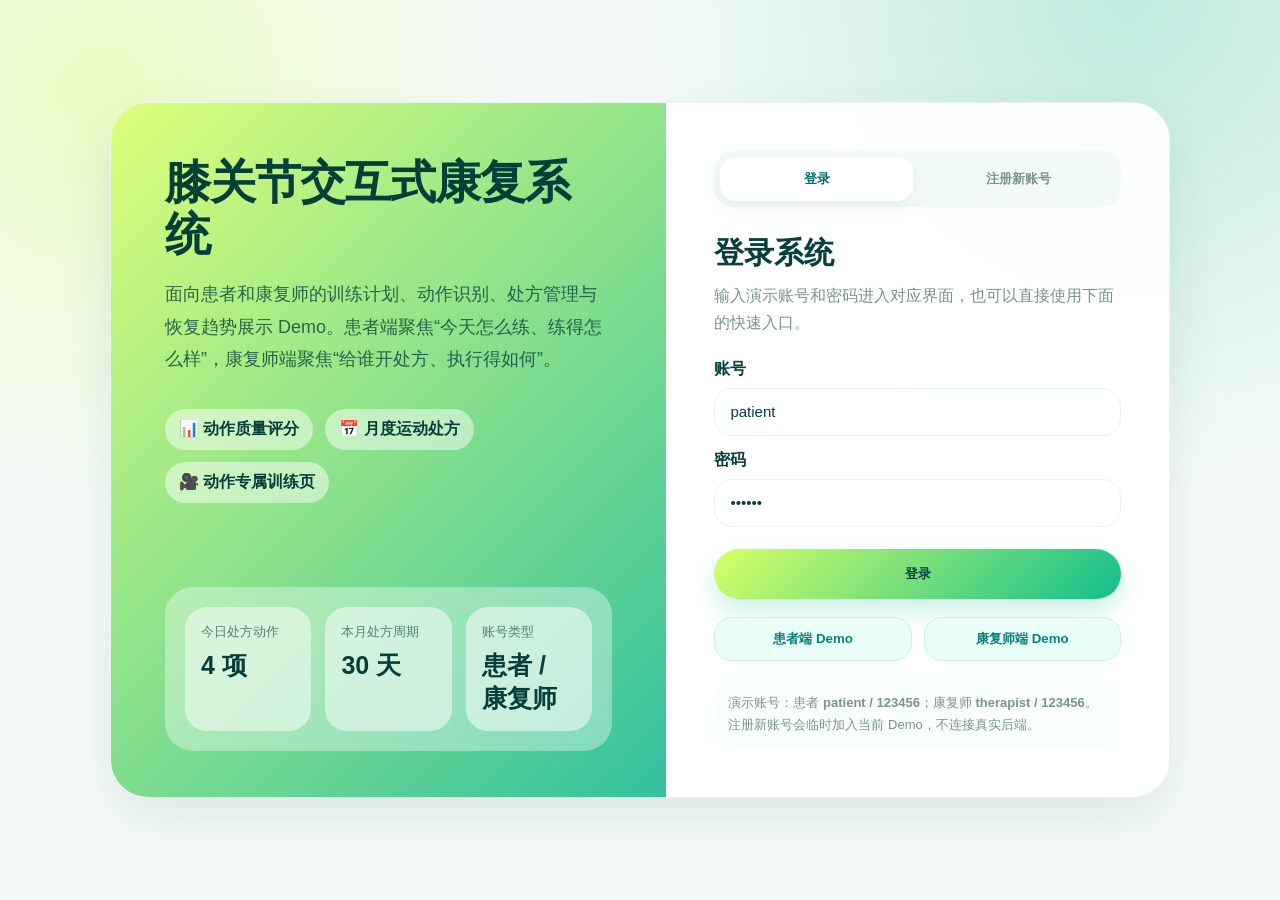
==== knee_rehab_full_demo_v1.html @ 4447eb09 "new file:   knee_rehab_full_demo_v1.html" ====
<!DOCTYPE html>
<html lang="zh-CN">
<head>
  <meta charset="UTF-8" />
  <meta name="viewport" content="width=device-width, initial-scale=1.0" />
  <title>膝关节交互式康复系统 Demo</title>
  <style>
    * { box-sizing: border-box; }
    :root {
      --bg: #f5fbf8;
      --ink: #073f3c;
      --muted: #7a9490;
      --line: #e8f2ef;
      --lime: #d9ff67;
      --green: #22c08a;
      --teal: #006e71;
      --pale: #eaffcc;
      --card: #ffffff;
      --shadow: 0 22px 55px rgba(0, 70, 65, 0.10);
      --radius: 26px;
      --danger: #cc5e5b;
      --warn: #e0aa4f;
      --blue: #3987e8;
    }
    body {
      margin: 0;
      font-family: "Microsoft YaHei", "微软雅黑", Arial, sans-serif;
      color: var(--ink);
      background: radial-gradient(circle at 80% 0%, #e0fff3 0, transparent 34%), var(--bg);
    }
    button, input, select, textarea { font-family: inherit; }
    button { user-select: none; }

    .login-screen {
      min-height: 100vh;
      display: grid;
      place-items: center;
      padding: 34px;
      background: radial-gradient(circle at 8% 10%, rgba(217,255,103,0.36), transparent 28%), radial-gradient(circle at 88% 0%, rgba(16,183,143,0.24), transparent 34%), var(--bg);
    }
    .login-card {
      width: min(1060px, 100%);
      display: grid;
      grid-template-columns: 1.05fr 0.95fr;
      background: rgba(255,255,255,0.94);
      border-radius: 38px;
      box-shadow: var(--shadow);
      overflow: hidden;
      border: 1px solid rgba(232,242,239,0.8);
    }
    .login-hero {
      padding: 54px;
      background: linear-gradient(135deg, rgba(217,255,103,0.88), rgba(16,183,143,0.86));
      position: relative;
      min-height: 590px;
      color: #063e3a;
    }
    .login-hero h1 { font-size: 46px; line-height: 1.12; margin: 0 0 18px; letter-spacing: -1px; }
    .login-hero p { font-size: 18px; line-height: 1.8; margin: 0; max-width: 520px; color: rgba(6,62,58,0.78); }
    .hero-badges { display: flex; flex-wrap: wrap; gap: 12px; margin-top: 34px; }
    .hero-badge { padding: 10px 14px; border-radius: 999px; background: rgba(255,255,255,0.48); font-weight: 800; }
    .hero-panel {
      position: absolute; left: 54px; right: 54px; bottom: 46px;
      border-radius: 28px;
      background: rgba(255,255,255,0.36);
      backdrop-filter: blur(8px);
      padding: 20px;
      display: grid;
      grid-template-columns: repeat(3, minmax(0, 1fr));
      gap: 14px;
    }
    .hero-stat { background: rgba(255,255,255,0.5); border-radius: 22px; padding: 16px; }
    .hero-stat span { display: block; color: rgba(6,62,58,0.62); font-size: 13px; margin-bottom: 8px; }
    .hero-stat strong { font-size: 25px; }
    .login-form-wrap { padding: 48px; }
    .login-tabs { display: grid; grid-template-columns: 1fr 1fr; gap: 10px; background: #f2fbf8; border-radius: 20px; padding: 6px; margin-bottom: 26px; }
    .login-tab { border: none; border-radius: 16px; height: 44px; background: transparent; color: var(--muted); font-weight: 900; cursor: pointer; }
    .login-tab.active { background: #fff; color: var(--teal); box-shadow: 0 8px 20px rgba(0,70,65,0.06); }
    .form-title { font-size: 30px; font-weight: 900; margin-bottom: 8px; }
    .form-sub { color: var(--muted); line-height: 1.7; margin-bottom: 22px; }
    .field { margin-bottom: 14px; }
    .field label { display: block; font-weight: 800; margin-bottom: 8px; }
    .field input, .field select {
      width: 100%; height: 48px; border-radius: 18px; border: 1px solid var(--line); outline: none;
      padding: 0 15px; color: var(--ink); background: #fff; font-size: 15px;
    }
    .login-btn { width: 100%; height: 50px; border: none; border-radius: 999px; background: linear-gradient(135deg, #d8ff67, #13be8f); color: #073f3c; font-weight: 900; cursor: pointer; box-shadow: 0 12px 26px rgba(19,190,143,0.22); margin-top: 8px; }
    .link-btn { border: none; background: transparent; color: #0b817c; font-weight: 900; cursor: pointer; padding: 0; }
    .demo-actions { display: grid; grid-template-columns: 1fr 1fr; gap: 12px; margin: 18px 0; }
    .demo-actions button { border: 1px solid #caf3e6; border-radius: 18px; background: #e9fff7; color: #0b817c; padding: 12px 10px; font-weight: 900; cursor: pointer; }
    .hint-box { border-radius: 18px; padding: 13px 14px; background: #f8fffc; color: var(--muted); font-size: 13px; line-height: 1.7; }

    .app { width: min(1480px, 100vw); min-height: 930px; margin: 0 auto; display: none; grid-template-columns: 94px 1fr; gap: 0; padding: 34px 38px 38px 26px; }
    .sidebar { background: rgba(255,255,255,0.82); border-radius: 34px; box-shadow: var(--shadow); display: flex; flex-direction: column; align-items: center; padding: 24px 0; gap: 22px; min-height: 850px; position: sticky; top: 28px; }
    .logo { width: 48px; height: 48px; border-radius: 18px; background: linear-gradient(135deg, #e5ff88, #10b78f); display: grid; place-items: center; font-size: 25px; box-shadow: 0 12px 28px rgba(16,183,143,0.26); margin-bottom: 20px; user-select: none; }
    .nav-item { width: 42px; height: 42px; border: none; border-radius: 16px; display: grid; place-items: center; color: #9ab1ad; background: transparent; font-size: 21px; position: relative; cursor: pointer; transition: 0.18s ease; }
    .nav-item:hover { background: #f2fffb; color: #0b817c; }
    .nav-item.active { background: #e9fff7; color: #0b817c; }
    .nav-item.active::after { content: ""; position: absolute; right: -12px; top: 11px; height: 20px; width: 4px; border-radius: 10px; background: #14b995; }
    .nav-spacer { flex: 1; }
    .content { padding-left: 44px; min-width: 0; }
    .view { display: none; }
    .view.active { display: block; }

    .header { display: grid; grid-template-columns: 1fr 390px; align-items: start; margin: 34px 0 26px; gap: 24px; }
    h1 { margin: 0; font-size: 44px; letter-spacing: -1px; line-height: 1.12; }
    .subtitle { margin-top: 12px; color: var(--muted); font-size: 17px; }
    .search { background: #fff; height: 54px; border-radius: 22px; display: flex; align-items: center; padding: 0 22px; color: #9ab1ad; box-shadow: 0 14px 32px rgba(0, 60, 55, 0.06); margin-top: 4px; gap: 10px; position: relative; }
    .search input { border: none; outline: none; width: 100%; color: var(--ink); font-size: 15px; background: transparent; }
    .search-results { position: absolute; top: 64px; left: 0; right: 0; background: #fff; border: 1px solid var(--line); border-radius: 22px; box-shadow: var(--shadow); padding: 10px; z-index: 20; display: none; max-height: 360px; overflow: auto; }
    .search-results.active { display: block; }
    .search-row { width: 100%; border: none; background: #fff; padding: 12px; border-radius: 16px; display: grid; grid-template-columns: 42px 1fr; gap: 12px; text-align: left; cursor: pointer; align-items: center; }
    .search-row:hover { background: #f7fffb; }
    .search-row-title { font-weight: 900; margin-bottom: 4px; }
    .search-row-sub { color: var(--muted); font-size: 12px; }

    .grid { display: grid; grid-template-columns: minmax(720px, 1fr) 380px; gap: 34px; align-items: start; }
    .history { display: flex; flex-direction: column; gap: 18px; }
    .day-card { min-height: 120px; border: none; border-radius: var(--radius); padding: 18px 28px 18px 18px; display: grid; grid-template-columns: 82px repeat(4, minmax(116px, 1fr)); column-gap: 28px; align-items: center; color: #073f3c; box-shadow: var(--shadow); overflow: hidden; position: relative; cursor: pointer; text-align: left; transition: transform 0.18s ease, box-shadow 0.18s ease; }
    .day-card:hover { transform: translateY(-2px); box-shadow: 0 26px 60px rgba(0, 70, 65, 0.14); }
    .day-card::after { content: ""; position: absolute; inset: 0; background: linear-gradient(90deg, rgba(255,255,255,0.40), transparent 48%); pointer-events: none; }
    .date-chip { width: 66px; height: 78px; border-radius: 18px 26px 26px 18px; background: rgba(255,255,255,0.88); color: #073f3c; display: grid; place-items: center; font-weight: 700; box-shadow: 0 12px 24px rgba(0,0,0,0.06); z-index: 1; }
    .date-chip span { display:block; color:#8aa49f; font-weight: 600; font-size: 13px; text-align:center; }
    .date-chip strong { display:block; font-size: 28px; line-height: 1.05; text-align:center; }
    .metric { z-index: 1; min-width: 0; }
    .metric .label { font-size: 15px; opacity: 0.86; margin-bottom: 8px; white-space: nowrap; }
    .metric .value { font-size: 28px; font-weight: 900; white-space: nowrap; }
    .metric-tip { font-size: 13px; opacity: 0.74; margin-top: 6px; white-space: nowrap; }

    .panel, .soft-card { background: rgba(255,255,255,0.9); border-radius: 30px; box-shadow: var(--shadow); padding: 26px; border: 1px solid rgba(232,242,239,0.72); }
    .panel h2, .soft-card h2 { margin: 0 0 22px; font-size: 27px; }
    .chart-wrap { height: 230px; position: relative; }
    .legend { display: flex; gap: 16px; flex-wrap: wrap; margin-top: 14px; color: var(--muted); font-size: 13px; }
    .legend i { display: inline-block; width: 18px; height: 4px; border-radius: 99px; vertical-align: middle; margin-right: 5px; }
    .main-l { background: #004f57; } .num-l { background: #17c291; } .quality-l { background: #d8ff67; }
    .bottom { margin-top: 30px; display: grid; grid-template-columns: 1fr; }
    .plan-card { background: rgba(255,255,255,0.94); border-radius: 32px; box-shadow: var(--shadow); padding: 26px 30px 30px; border: 1px solid rgba(232,242,239,0.72); }
    .plan-head { display: grid; grid-template-columns: 1fr 300px; align-items: center; margin-bottom: 18px; }
    .plan-head h2 { margin: 0; font-size: 30px; }
    .progress-total { display: flex; gap: 12px; align-items: center; justify-content: flex-end; color: var(--muted); font-size: 15px; }
    .bar-bg { width: 150px; height: 9px; border-radius: 99px; background: #e8f2ef; overflow: hidden; }
    .bar-fill { height: 100%; border-radius: 99px; background: linear-gradient(90deg, #d8ff67, #10b98d); width: 56%; }
    .plan-grid, .action-grid { display: grid; grid-template-columns: repeat(2, minmax(0, 1fr)); gap: 16px; }
    .exercise { border: 1px solid var(--line); border-radius: 24px; padding: 17px 18px; display: grid; grid-template-columns: 52px 1fr 112px; gap: 14px; align-items: center; background: linear-gradient(180deg, #ffffff, #f8fffc); min-height: 86px; }
    .exercise.quick-start { grid-column: 1 / -1; background: linear-gradient(135deg, rgba(217,255,103,0.26), rgba(16,183,143,0.13)); }
    .exercise .icon, .record-icon, .search-icon { width: 52px; height: 52px; border-radius: 18px; background: #e9fff7; display:grid; place-items:center; font-size: 23px; overflow: hidden; }
    .record-icon, .search-icon { width: 42px; height: 42px; border-radius: 15px; }
    svg.rehab-icon { width: 39px; height: 39px; display: block; overflow: visible; }
    .rehab-icon .leg { fill: none; stroke: #006e71; stroke-width: 6.2; stroke-linecap: round; stroke-linejoin: round; }
    .rehab-icon .bed { fill: none; stroke: #b8d7d0; stroke-width: 4.2; stroke-linecap: round; }
    .rehab-icon .accent, .rehab-icon .press { fill: none; stroke: #20bd8f; stroke-width: 4.2; stroke-linecap: round; stroke-linejoin: round; }
    .rehab-icon .press { stroke: #d8ff67; }
    .rehab-icon .accent.thin { stroke-width: 3.2; }
    .rehab-icon .dot { fill: #20bd8f; }
    .ex-title { font-size: 18px; font-weight: 900; margin-bottom: 6px; }
    .ex-sub { color: var(--muted); font-size: 13px; line-height: 1.45; }
    .btn { border: none; cursor: pointer; background: linear-gradient(135deg, #d8ff67, #13be8f); color: #073f3c; min-height: 42px; border-radius: 999px; font-weight: 900; box-shadow: 0 11px 22px rgba(19,190,143,0.22); padding: 0 16px; }
    .btn.secondary { background: #e9fff7; color: #0b817c; box-shadow: none; border: 1px solid #caf3e6; }
    .btn.dark { background: #093f3c; color: #fff; }
    .btn.warn { background: #fff2e4; color: #b45e00; box-shadow: none; border: 1px solid #ffe0bd; }
    .btn.danger { background: #fff0ef; color: #b84b49; box-shadow: none; border: 1px solid #ffd1cf; }

    .page-head { margin: 34px 0 24px; display: flex; justify-content: space-between; align-items: flex-start; gap: 24px; }
    .page-head h1 { font-size: 42px; }
    .page-actions { display: flex; gap: 12px; align-items: center; flex-wrap: wrap; justify-content: flex-end; }
    .back-btn, .month-btn { border: none; border-radius: 999px; background: #fff; color: #0b817c; box-shadow: 0 12px 28px rgba(0, 70, 65, 0.08); cursor: pointer; font-weight: 900; }
    .back-btn { padding: 12px 18px; }
    .month-btn { width: 42px; height: 42px; font-size: 22px; }
    .calendar-card, .detail-card, .account-card { background: rgba(255,255,255,0.94); border-radius: 32px; box-shadow: var(--shadow); padding: 30px; border: 1px solid rgba(232,242,239,0.72); }
    .month-control { display: flex; align-items: center; justify-content: center; gap: 22px; margin: 2px 0 28px; }
    .month-title { font-size: 30px; font-weight: 900; min-width: 250px; text-align: center; }
    .calendar-grid { display: grid; grid-template-columns: repeat(7, minmax(0, 1fr)); gap: 12px; }
    .weekday { color: var(--muted); font-size: 15px; font-weight: 900; text-align: center; padding: 8px 0 12px; }
    .calendar-day { min-height: 104px; border: 1px solid #e8f2ef; border-radius: 22px; background: #fff; color: var(--ink); display: flex; flex-direction: column; align-items: flex-start; justify-content: space-between; padding: 14px 16px; text-align: left; position: relative; transition: 0.18s ease; }
    .calendar-day.outside { opacity: 0.30; }
    .calendar-day.has-plan, .calendar-day.has-record { cursor: pointer; }
    .calendar-day.has-plan { border: 1px dashed rgba(20,185,149,0.45); background: linear-gradient(135deg, #ffffff, #f2fffb); }
    .calendar-day.has-record { border: none; box-shadow: 0 12px 28px rgba(19,190,143,0.12); }
    .calendar-day.has-plan:hover, .calendar-day.has-record:hover { transform: translateY(-2px); }
    .calendar-day .date-num { font-size: 26px; font-weight: 900; }
    .day-tags { display: flex; gap: 6px; flex-wrap: wrap; }
    .record-tag, .plan-tag, .extra-tag { font-size: 12px; padding: 5px 9px; border-radius: 999px; font-weight: 900; }
    .record-tag { background: rgba(20,185,149,0.12); color: #0b817c; }
    .plan-tag { background: rgba(0,110,113,0.08); color: #006e71; }
    .extra-tag { background: rgba(57,135,232,0.10); color: #3576ce; }
    .score-mini { font-size: 12px; color: var(--muted); }

    .summary-grid { display: grid; grid-template-columns: repeat(4, minmax(0, 1fr)); gap: 16px; margin-bottom: 24px; }
    .summary-box { background: linear-gradient(180deg, #ffffff, #f8fffc); border: 1px solid var(--line); border-radius: 24px; padding: 20px; }
    .summary-box .label { color: var(--muted); font-size: 14px; margin-bottom: 10px; }
    .summary-box .value { font-size: 28px; font-weight: 900; }
    .detail-layout { display: grid; grid-template-columns: repeat(2, minmax(0, 1fr)); gap: 20px; align-items: stretch; }
    .prescription-box, .record-list, .analysis-box { height: 100%; }
    .record-list, .analysis-box, .prescription-box { background: #fff; border: 1px solid var(--line); border-radius: 28px; padding: 22px; }
    .record-list h2, .analysis-box h2, .prescription-box h2 { margin: 0 0 18px; font-size: 24px; }
    .record-row { display: grid; grid-template-columns: 44px 1fr minmax(150px, 190px); align-items: center; gap: 14px; padding: 14px 0; border-bottom: 1px solid var(--line); }
    .record-row:last-child { border-bottom: none; }
    .record-name { font-weight: 900; font-size: 17px; margin-bottom: 4px; }
    .record-desc { color: var(--muted); font-size: 13px; line-height: 1.45; }
    .record-result { text-align: right; font-weight: 900; font-size: 17px; }
    .analysis-item { border-radius: 20px; background: #f8fffc; padding: 16px; margin-bottom: 14px; border: 1px solid var(--line); }
    .analysis-item strong { display: block; font-size: 17px; margin-bottom: 8px; }
    .analysis-item p { margin: 0; color: var(--muted); line-height: 1.62; font-size: 14px; }
    .pill-row { display: flex; flex-wrap: wrap; gap: 8px; margin: 12px 0 0; }
    .pill { display: inline-flex; align-items: center; gap: 6px; padding: 7px 10px; border-radius: 999px; background: #e9fff7; color: #0b817c; font-size: 12px; font-weight: 900; }

    .action-detail-grid { display: grid; grid-template-columns: minmax(0, 0.95fr) minmax(0, 1.05fr); gap: 22px; align-items: start; }
    .action-intro { background: rgba(255,255,255,0.94); border-radius: 32px; box-shadow: var(--shadow); padding: 28px; border: 1px solid rgba(232,242,239,0.72); }
    .action-title-row { display: grid; grid-template-columns: 64px 1fr; gap: 16px; align-items: center; margin-bottom: 20px; }
    .action-title-row .icon { width: 64px; height: 64px; border-radius: 22px; background: #e9fff7; display: grid; place-items: center; }
    .action-title-row h2 { margin: 0 0 6px; font-size: 30px; }
    .action-subtitle { color: var(--muted); font-size: 14px; }
    .intro-paragraph { color: #375e5a; line-height: 1.85; font-size: 16px; margin: 0 0 20px; }
    .standard-list { display: grid; gap: 10px; }
    .standard-item { border-radius: 18px; background: #f8fffc; border: 1px solid var(--line); padding: 13px 14px; color: var(--muted); line-height: 1.55; }
    .standard-item strong { color: var(--ink); }
    .media-grid { display: grid; grid-template-columns: 1fr; grid-template-rows: repeat(2, minmax(0, 1fr)); gap: 18px; height: 100%; min-height: 690px; }
    .media-box { min-height: 330px; border-radius: 30px; background: linear-gradient(135deg, #052f33, #0a6f6b); overflow: hidden; color: #fff; position: relative; box-shadow: var(--shadow); display: grid; place-items: center; padding: 24px; }
    .media-box.camera { background: linear-gradient(135deg, #092f36, #135d6f); }
    .media-box .media-label { position: absolute; left: 20px; top: 18px; background: rgba(255,255,255,0.14); border: 1px solid rgba(255,255,255,0.20); border-radius: 999px; padding: 8px 12px; font-size: 13px; font-weight: 900; }
    .media-placeholder { text-align: center; max-width: 420px; }
    .media-placeholder .big { font-size: 54px; display: block; margin-bottom: 12px; }
    .media-placeholder strong { display: block; font-size: 22px; margin-bottom: 8px; }
    .media-placeholder p { margin: 0; color: rgba(255,255,255,0.72); line-height: 1.6; }
    .fullscreen-btn { position: absolute; right: 18px; bottom: 18px; border: none; border-radius: 999px; background: rgba(255,255,255,0.92); color: #063e3a; padding: 10px 14px; font-weight: 900; cursor: pointer; opacity: 0; transform: translateY(6px); transition: 0.18s ease; }
    .media-box:hover .fullscreen-btn { opacity: 1; transform: translateY(0); }
    .media-box:fullscreen { border-radius: 0; width: 100vw; height: 100vh; }
    .media-box:fullscreen .fullscreen-btn { opacity: 1; transform: translateY(0); }

    .account-layout { display: grid; grid-template-columns: 220px 1fr; gap: 26px; align-items: center; }
    .avatar { width: 160px; height: 160px; border-radius: 44px; display: grid; place-items: center; background: linear-gradient(135deg, #dfff69, #10b78f); font-size: 72px; box-shadow: 0 20px 50px rgba(16,183,143,0.22); margin: 0 auto; }
    .account-info h2 { margin: 0 0 10px; font-size: 32px; }
    .status-pill { display: inline-flex; align-items: center; gap: 8px; padding: 9px 13px; background: #e9fff7; color: #0b817c; border-radius: 999px; font-weight: 900; margin: 12px 0 22px; }
    .status-pill.logged-out { color: var(--danger); background: #fff1f2; }
    .dot { width: 9px; height: 9px; border-radius: 50%; background: #14b995; }
    .logged-out .dot { background: var(--danger); }

    .patient-grid { display: grid; grid-template-columns: repeat(3, minmax(0, 1fr)); gap: 16px; }
    .patient-card { border: 1px solid var(--line); background: #fff; border-radius: 28px; padding: 20px; cursor: pointer; transition: 0.18s ease; text-align: left; }
    .patient-card:hover, .patient-card.active { transform: translateY(-2px); box-shadow: 0 20px 46px rgba(0,70,65,0.08); border-color: #bfeee2; }
    .patient-avatar { width: 56px; height: 56px; border-radius: 20px; display: grid; place-items: center; background: #e9fff7; font-size: 28px; margin-bottom: 14px; }
    .patient-card h3 { margin: 0 0 8px; font-size: 22px; }
    .patient-card p { margin: 0; color: var(--muted); line-height: 1.55; font-size: 14px; }
    .table-wrap { overflow-x: auto; }
    table { width: 100%; border-collapse: separate; border-spacing: 0 10px; }
    th { text-align: left; color: var(--muted); font-size: 13px; padding: 0 14px 4px; }
    td { background: #fff; padding: 14px; border-top: 1px solid var(--line); border-bottom: 1px solid var(--line); vertical-align: top; }
    td:first-child { border-left: 1px solid var(--line); border-radius: 18px 0 0 18px; }
    td:last-child { border-right: 1px solid var(--line); border-radius: 0 18px 18px 0; }
    .action-chips { display: flex; flex-wrap: wrap; gap: 7px; }
    .action-chip { display: inline-flex; padding: 6px 9px; border-radius: 999px; background: #e9fff7; color: #0b817c; font-size: 12px; font-weight: 900; }
    .template-row { display: flex; flex-wrap: wrap; gap: 12px; margin-bottom: 18px; }
    .assign-toolbar { display: grid; grid-template-columns: minmax(220px, 1.1fr) 180px 170px auto; gap: 14px; align-items: end; margin-bottom: 24px; }
    .assign-field label { display:block; font-weight:900; color: var(--muted); font-size:13px; margin-bottom:8px; }
    .assign-field input, .assign-field select { width:100%; height:46px; border-radius:18px; border:1px solid var(--line); background:#fff; color:var(--ink); padding:0 14px; outline:none; font-weight:800; }
    .assign-table th:first-child, .assign-table td:first-child { width: 150px; min-width: 150px; white-space: nowrap; }
    .assign-date strong { white-space: nowrap; display:block; font-size:17px; }
    .assign-date .ex-sub { white-space: nowrap; }
    .assign-table td:nth-child(2), .assign-table th:nth-child(2) { width: 190px; min-width: 190px; }
    .toast { position: fixed; right: 28px; bottom: 28px; background: #093f3c; color: #fff; border-radius: 18px; padding: 14px 18px; box-shadow: var(--shadow); z-index: 1000; opacity: 0; transform: translateY(10px); pointer-events: none; transition: 0.22s ease; }
    .toast.show { opacity: 1; transform: translateY(0); }

    @media (max-width: 1180px) {
      .app { grid-template-columns: 70px 1fr; padding: 20px; }
      .content { padding-left: 24px; }
      .grid { grid-template-columns: 1fr; }
      .day-card { grid-template-columns: 82px repeat(4, minmax(90px, 1fr)); column-gap: 16px; }
      .plan-grid, .action-grid, .action-detail-grid, .detail-layout { grid-template-columns: 1fr; }
      .media-grid { min-height: 560px; }
      .exercise.quick-start { grid-column: auto; }
      .header { grid-template-columns: 1fr; gap: 18px; }
      .summary-grid { grid-template-columns: repeat(2, minmax(0, 1fr)); }
      .account-layout { grid-template-columns: 1fr; }
      .calendar-day { min-height: 86px; padding: 10px; }
      .patient-grid { grid-template-columns: 1fr; }
      .login-card { grid-template-columns: 1fr; }
      .login-hero { min-height: auto; }
      .hero-panel { position: static; margin-top: 34px; }
    }
  </style>
</head>
<body>
  <section id="loginScreen" class="login-screen">
    <div class="login-card">
      <div class="login-hero">
        <h1>膝关节交互式康复系统</h1>
        <p>面向患者和康复师的训练计划、动作识别、处方管理与恢复趋势展示 Demo。患者端聚焦“今天怎么练、练得怎么样”，康复师端聚焦“给谁开处方、执行得如何”。</p>
        <div class="hero-badges">
          <span class="hero-badge">📊 动作质量评分</span>
          <span class="hero-badge">📅 月度运动处方</span>
          <span class="hero-badge">🎥 动作专属训练页</span>
        </div>
        <div class="hero-panel">
          <div class="hero-stat"><span>今日处方动作</span><strong>4 项</strong></div>
          <div class="hero-stat"><span>本月处方周期</span><strong>30 天</strong></div>
          <div class="hero-stat"><span>账号类型</span><strong>患者 / 康复师</strong></div>
        </div>
      </div>
      <div class="login-form-wrap">
        <div class="login-tabs">
          <button id="loginModeBtn" class="login-tab active" onclick="switchAuthMode('login')">登录</button>
          <button id="registerModeBtn" class="login-tab" onclick="switchAuthMode('register')">注册新账号</button>
        </div>
        <div class="form-title" id="authTitle">登录系统</div>
        <div class="form-sub" id="authSub">输入演示账号和密码进入对应界面，也可以直接使用下面的快速入口。</div>
        <div class="field"><label>账号</label><input id="usernameInput" value="patient" placeholder="请输入账号" /></div>
        <div class="field"><label>密码</label><input id="passwordInput" type="password" value="123456" placeholder="请输入密码" /></div>
        <div class="field" id="roleField" style="display:none;"><label>注册账号类型</label><select id="registerRole"><option value="patient">患者账号</option><option value="therapist">康复师账号</option></select></div>
        <button class="login-btn" id="authSubmitBtn" onclick="submitAuth()">登录</button>
        <div class="demo-actions">
          <button onclick="quickLogin('patient')">患者端 Demo</button>
          <button onclick="quickLogin('therapist')">康复师端 Demo</button>
        </div>
        <div class="hint-box">演示账号：患者 <b>patient / 123456</b>；康复师 <b>therapist / 123456</b>。注册新账号会临时加入当前 Demo，不连接真实后端。</div>
      </div>
    </div>
  </section>

  <div id="app" class="app">
    <aside class="sidebar" id="sidebar"></aside>
    <main class="content" id="content"></main>
  </div>
  <div id="toast" class="toast"></div>

  <script>
    const TODAY = '2026-06-11';
    let authMode = 'login';
    let session = null;
    let selectedPatientId = 'p001';
    let currentYear = 2026;
    let currentMonth = 6;
    let assignState = { startDate: '2026-06-11', pageSize: 7, template: 'straight_raise' };
    let lastPatientView = 'dashboard';
    let lastTherapistView = 'patients';

    function iconSvg(id) {
      const common = 'class="rehab-icon" viewBox="0 0 64 64" aria-hidden="true"';
      const icons = {
        ankle_pump: `<svg ${common}><path class="bed" d="M8 49H30"/><path class="leg" d="M12 44 C22 44 28 40 34 34 C39 29 44 29 49 32"/><path class="leg" d="M49 32 L56 32 L58 25"/><circle class="dot" cx="49" cy="32" r="2.6"/><path class="accent thin" d="M45 18 A15 15 0 0 1 59 29"/><path class="accent thin" d="M55 22 L60 30 L51 30"/><path class="press" d="M57 39 A15 15 0 0 1 43 53"/><path class="press" d="M50 54 L42 53 L45 45"/></svg>`,
        quadriceps_isometric: `<svg ${common}><path class="bed" d="M9 48H55"/><path class="leg" d="M12 41 C23 41 31 37 38 31 C45 25 53 24 58 27"/><path class="accent" d="M35 29 C41 21 51 20 58 24"/><path class="press" d="M38 38 C44 34 51 34 57 38"/><circle class="dot" cx="45" cy="28" r="2.6"/></svg>`,
        hamstring_isometric: `<svg ${common}><path class="bed" d="M8 49H56"/><path class="leg" d="M12 40 C23 40 32 36 39 30 C46 24 53 24 58 27"/><path class="accent" d="M38 34 C45 39 52 39 58 35"/><path class="press" d="M43 13 L43 29"/><path class="press" d="M36 24 L43 31 L50 24"/><circle class="dot" cx="39" cy="30" r="2.4"/></svg>`,
        supine_straight_leg_raise: `<svg ${common}><path class="bed" d="M9 51H31"/><path class="leg" d="M13 46 C24 46 31 42 38 35"/><path class="leg" d="M38 35 L57 19"/><path class="accent" d="M52 18 L59 13"/><path class="accent" d="M55 11 L60 12 L59 17"/><circle class="dot" cx="38" cy="35" r="2.6"/></svg>`,
        side_lying_hip_abduction: `<svg ${common}><path class="bed" d="M9 49H56"/><path class="leg" d="M16 43 C26 43 34 41 41 37"/><path class="leg" d="M41 37 L56 24"/><path class="bed" d="M20 50 C30 50 39 49 48 47"/><path class="accent" d="M51 22 L59 15"/><path class="accent" d="M55 13 L60 14 L59 19"/><circle class="dot" cx="41" cy="37" r="2.6"/></svg>`,
        prone_hip_extension: `<svg ${common}><path class="bed" d="M8 48H56"/><path class="leg" d="M50 42 C41 42 34 39 28 34"/><path class="leg" d="M28 34 L12 22"/><path class="accent" d="M14 19 L7 13"/><path class="accent" d="M9 12 L6 13 L7 18"/><circle class="dot" cx="28" cy="34" r="2.6"/></svg>`,
        supine_knee_flexion: `<svg ${common}><path class="bed" d="M9 50H56"/><path class="leg" d="M13 42 C24 42 32 38 39 32"/><path class="leg" d="M39 32 L51 43"/><path class="accent thin" d="M48 25 A16 16 0 0 1 55 42"/><path class="accent thin" d="M52 35 L55 43 L47 41"/><circle class="dot" cx="39" cy="32" r="2.6"/></svg>`,
        bed_knee_flexion: `<svg ${common}><path class="bed" d="M8 50H56"/><path class="leg" d="M13 43 C24 43 32 38 39 30"/><path class="leg" d="M39 30 L51 42"/><path class="accent" d="M30 31 A18 18 0 0 1 43 19"/><path class="press" d="M52 33 A14 14 0 0 1 44 44"/><circle class="dot" cx="39" cy="30" r="2.6"/></svg>`,
        quick: `<svg ${common}><path class="accent" d="M23 15 L49 32 L23 49 Z" fill="#20bd8f" stroke="none"/><path class="press" d="M14 18V46"/></svg>`
      };
      return icons[id] || icons.quick;
    }

    const actions = {
      ankle_pump: {
        id: 'ankle_pump', name: '主动踝泵练习', shortName: '踝泵运动', type: 'quantity', icon: iconSvg('ankle_pump'),
        defaultSub: '数量评价：目标次数与踝关节活动幅度',
        criteria: '勾脚、放松、下踩、放松构成一个循环；每个循环内踝关节角度活动幅度达到 12° 以上则视为视觉达标。',
        intro: '踝泵运动主要活动小腿和足踝部位，通过反复勾脚和下踩促进下肢血液循环，帮助减轻术后肿胀，也有助于预防静脉血栓。训练时请保持膝关节伸直，让脚尖有控制地向上勾起，再向下绷直。系统主要考核完成次数和踝关节活动幅度，幅度越稳定、节奏越完整，训练质量越好。',
        benefits: ['促进下肢循环', '减轻肿胀', '维持踝关节活动度'],
        standard: ['患腿伸直，足跟和脚尖尽量保持在画面内', '勾脚和下踩都要做到位，不要只轻微抖动脚尖', '按照语音节拍完成，避免过快抢拍']
      },
      quadriceps_isometric: {
        id: 'quadriceps_isometric', name: '股四头肌等长收缩', shortName: '股四头肌收缩', type: 'quantity', icon: iconSvg('quadriceps_isometric'),
        defaultSub: '数量评价：收紧保持 5 秒 + 放松 2 秒',
        criteria: '按节拍完成收紧与放松；系统以起始位稳定、下肢位置保持和节拍完成次数作为主要记录。',
        intro: '股四头肌位于大腿前侧，是伸直膝关节和稳定膝盖的重要肌肉。这个动作不需要明显抬腿，而是让患腿尽量伸直，把膝盖后方向床面轻轻压紧，同时主动绷紧大腿前侧。它可以帮助恢复膝关节伸直控制能力，为后续站立、行走和上下楼打基础。系统主要考核您是否按照节拍完成足够次数。',
        benefits: ['恢复膝关节伸直力量', '改善大腿前侧肌肉激活', '增强站立与行走稳定性'],
        standard: ['患腿放平并尽量伸直', '收紧时保持 5 秒，不要屏气', '放松后再进入下一次，不要连续乱用力']
      },
      hamstring_isometric: {
        id: 'hamstring_isometric', name: '腘绳肌等长收缩', shortName: '腘绳肌收缩', type: 'quantity', icon: iconSvg('hamstring_isometric'),
        defaultSub: '数量评价：膝后方贴床保持 5 秒 + 放松 2 秒',
        criteria: '按节拍完成收紧与放松；系统记录等长节拍完成次数，并监测下肢是否离开起始位。',
        intro: '腘绳肌位于大腿后侧，参与膝关节稳定和屈曲控制。这个动作要求患腿伸直放在床面上，尽量让膝盖后方贴近床面，感觉大腿后侧和膝后方轻轻用力。它可以帮助您找回膝后侧控制感，配合股四头肌训练共同提高膝关节稳定性。系统主要按照节拍记录完成次数。',
        benefits: ['改善膝后侧肌肉控制', '帮助膝关节稳定', '配合伸膝训练改善整体控制'],
        standard: ['患腿伸直放稳，动作过程中不要大幅移动', '保持 5 秒后充分放松', '如果膝后方无法贴床，可以在舒适范围内完成']
      },
      supine_straight_leg_raise: {
        id: 'supine_straight_leg_raise', name: '仰卧位直抬腿', shortName: '直腿抬高', type: 'quality', icon: iconSvg('supine_straight_leg_raise'),
        defaultSub: '质量评价：抬腿角度、膝伸直控制、保持时间',
        criteria: '患腿伸直抬起，目标抬腿角约 15°；达到目标角后保持 1.5 秒，并在回位稳定后计数。',
        intro: '直腿抬高主要训练大腿前侧力量和膝关节伸直控制。练习时请仰卧，把患腿尽量伸直后缓慢抬起，不要让膝盖明显弯曲。这个动作能帮助您判断股四头肌是否能在抬腿时稳定控制膝盖，也是从床上训练过渡到下地活动的重要基础。系统会观察抬腿角度、膝盖是否保持伸直，以及达到目标角后的保持时间。',
        benefits: ['增强股四头肌力量', '训练膝伸直控制', '为下床行走做准备'],
        standard: ['抬腿过程中膝盖尽量不要弯', '达到约 15° 后保持至少 1.5 秒', '放下时要慢，不要突然落下']
      },
      side_lying_hip_abduction: {
        id: 'side_lying_hip_abduction', name: '侧抬腿练习', shortName: '侧抬腿', type: 'quality', icon: iconSvg('side_lying_hip_abduction'),
        defaultSub: '质量评价：侧卧抬腿角度、保持时间、骨盆稳定',
        criteria: '侧卧时患侧腿在上，伸直向上抬；目标抬腿角约 12°，达到目标后保持 1.5 秒。',
        intro: '侧抬腿主要训练髋外展肌群，尤其是臀中肌。虽然它不是直接让膝盖弯伸，但臀部和髋部力量会影响走路时膝盖是否稳定。练习时请侧卧，患侧腿放在上方，膝盖尽量伸直，向上缓慢抬起再放下。系统会考核抬腿角度、保持时间和腿部直线控制，帮助减少代偿动作。',
        benefits: ['增强髋外展力量', '改善走路时膝关节稳定性', '减少骨盆晃动和膝内扣倾向'],
        standard: ['侧卧姿势稳定，身体不要向后翻', '患腿伸直向上抬，不要用腰部甩动', '达到目标角后保持 1.5 秒再放下']
      },
      prone_hip_extension: {
        id: 'prone_hip_extension', name: '后抬腿练习', shortName: '后抬腿', type: 'quality', icon: iconSvg('prone_hip_extension'),
        defaultSub: '质量评价：俯卧后抬角度、保持时间、避免拱腰',
        criteria: '俯卧时患腿伸直向后抬；目标抬腿角约 12°，达到目标后保持 1.0 秒，并尽量避免腰部代偿。',
        intro: '后抬腿主要训练臀大肌和髋后侧力量，这些肌肉可以帮助您站立、迈步和上下台阶时更稳定。练习时请俯卧，患腿伸直，轻轻向后抬起，不要为了抬得更高而明显拱腰。系统会记录后抬角度、保持时间以及膝盖是否保持伸直。动作不需要追求很高，控制稳定更重要。',
        benefits: ['增强臀部和髋后侧力量', '提高站立与步态稳定性', '减少腰部代偿'],
        standard: ['俯卧放平，患腿伸直向后抬', '目标约 12°，保持至少 1 秒', '腰部不要明显拱起或扭转']
      },
      supine_knee_flexion: {
        id: 'supine_knee_flexion', name: '仰卧屈膝', shortName: '仰卧屈膝', type: 'quality', icon: iconSvg('supine_knee_flexion'),
        defaultSub: '质量评价：目标屈膝角、保持时间、回位控制',
        criteria: '从膝关节接近伸直开始，逐渐屈膝到目标角；目标屈膝角约 120°，保持 6 秒后再伸直回位。',
        intro: '仰卧屈膝主要训练膝关节弯曲活动度。练习时从伸直位开始，慢慢把脚跟向身体方向收，让膝盖逐渐弯曲到舒适的最大范围。这个动作有助于恢复坐下、起立、上下楼和日常活动所需的膝关节弯曲能力。系统会考核最大屈膝角度、是否达到目标角，以及在目标角附近能否稳定保持。',
        benefits: ['恢复膝关节屈曲活动度', '改善坐立和上下楼能力', '帮助观察每日弯曲角进步'],
        standard: ['从接近伸直位开始，动作缓慢连续', '尽量达到处方目标角并保持 6 秒', '回到伸直位时也要有控制']
      },
      bed_knee_flexion: {
        id: 'bed_knee_flexion', name: '床上弯腿', shortName: '床上弯腿', type: 'quality', icon: iconSvg('bed_knee_flexion'),
        defaultSub: '质量评价：大腿上抬角、最大屈膝角、10 秒稳定性',
        criteria: '先把大腿抬到舒适位置，再屈膝到最大限度；在最大位置保持 10 秒，系统记录角度和稳定性。',
        intro: '床上弯腿更接近日常活动中的综合屈膝动作，会同时观察大腿上抬和膝盖弯曲。练习时先把患侧大腿慢慢抬起，再把小腿向大腿方向收，达到自己舒适的最大弯曲位置后保持。这个动作可以帮助您逐步扩大活动范围，也能让康复师看到大腿控制、屈膝角度和保持稳定性的变化。',
        benefits: ['综合训练髋膝配合', '提高膝关节弯曲范围', '观察保持期稳定性'],
        standard: ['先抬大腿，再缓慢屈膝', '在最大舒适位置保持 10 秒', '不要用突然发力或疼痛代偿来追求角度']
      }
    };

    const users = {
      patient: { username: 'patient', password: '123456', role: 'patient', patientId: 'p001', name: '李明', avatar: '🧑‍🦽' },
      therapist: { username: 'therapist', password: '123456', role: 'therapist', name: '王康复师', avatar: '👩‍⚕️' }
    };

    const patients = {
      p001: { id: 'p001', name: '李明', avatar: '🧑‍🦽', age: 62, diagnosis: '左膝关节置换术后第 11 天', therapist: '王康复师', prescriptions: {}, records: {}, extraRecords: {} },
      p002: { id: 'p002', name: '张敏', avatar: '🧑‍💼', age: 57, diagnosis: '右膝半月板术后康复期', therapist: '王康复师', prescriptions: {}, records: {}, extraRecords: {} },
      p003: { id: 'p003', name: '陈浩', avatar: '🧑', age: 68, diagnosis: '膝关节置换术后早期', therapist: '王康复师', prescriptions: {}, records: {}, extraRecords: {} }
    };

    function pad(n) { return String(n).padStart(2, '0'); }
    function key(y, m, d) { return `${y}-${pad(m)}-${pad(d)}`; }
    function dateObj(dateKey) { const [y,m,d] = dateKey.split('-').map(Number); return new Date(y, m - 1, d); }
    function dayName(dateKey) { return ['周日','周一','周二','周三','周四','周五','周六'][dateObj(dateKey).getDay()]; }

    function makeGoal(id, target, label) { return { id, target, label }; }
    function initPrescriptions(patient, offset = 0) {
      for (let d = 1; d <= 30; d++) {
        const date = key(2026, 6, d);
        let actionsForDay = [];
        if (d <= 7) {
          actionsForDay = [makeGoal('ankle_pump', 600 + offset * 20, `目标 ${600 + offset * 20} 次`), makeGoal('quadriceps_isometric', 300, '目标 300 次'), makeGoal('hamstring_isometric', 300, '目标 300 次')];
        } else if (d <= 14) {
          actionsForDay = [makeGoal('ankle_pump', 800 + offset * 20, `目标 ${800 + offset * 20} 次`), makeGoal('quadriceps_isometric', 400, '目标 400 次'), makeGoal('hamstring_isometric', 400, '目标 400 次'), makeGoal('supine_straight_leg_raise', 15, '目标抬腿 15°，保持 1.5 秒')];
        } else if (d <= 21) {
          actionsForDay = [makeGoal('ankle_pump', 1000, '目标 1000 次'), makeGoal('quadriceps_isometric', 500, '目标 500 次'), makeGoal('hamstring_isometric', 500, '目标 500 次'), makeGoal('supine_straight_leg_raise', 15, '目标抬腿 15°，保持 1.5 秒'), makeGoal('supine_knee_flexion', 110, '目标屈膝 110°，保持 6 秒')];
        } else {
          actionsForDay = [makeGoal('ankle_pump', 1000, '目标 1000 次'), makeGoal('quadriceps_isometric', 500, '目标 500 次'), makeGoal('hamstring_isometric', 500, '目标 500 次'), makeGoal('supine_straight_leg_raise', 15, '目标抬腿 15°，保持 1.5 秒'), makeGoal('side_lying_hip_abduction', 12, '目标侧抬 12°，保持 1.5 秒'), makeGoal('prone_hip_extension', 12, '目标后抬 12°，保持 1 秒'), makeGoal('supine_knee_flexion', 120, '目标屈膝 120°，保持 6 秒'), makeGoal('bed_knee_flexion', 10, '最大位保持 10 秒')];
        }
        patient.prescriptions[date] = {
          date,
          template: d <= 7 ? '术后早期基础模板' : d <= 14 ? '基础 + 直腿抬高模板' : d <= 21 ? '屈膝活动度进阶模板' : '综合力量与活动度模板',
          actions: actionsForDay
        };
      }
    }

    function makeActionResult(id, percent, actual, note, counted = true) { return { id, percent, actual, note, counted }; }
    function addRecord(patient, date, score, qty, quality, stability, results, extra = []) {
      patient.records[date] = { date, score, qty, quality, stability, results };
      if (extra.length) patient.extraRecords[date] = extra;
    }

    function initDemoData() {
      initPrescriptions(patients.p001, 0);
      initPrescriptions(patients.p002, -1);
      initPrescriptions(patients.p003, 1);
      addRecord(patients.p001, '2026-06-01', 58, 62, 0, 68, [makeActionResult('ankle_pump', 64, '385 / 600 次', '踝泵次数不足，建议分散到多时段完成'), makeActionResult('quadriceps_isometric', 56, '168 / 300 次', '收缩节拍完成偏少'), makeActionResult('hamstring_isometric', 58, '174 / 300 次', '起始位基本稳定')]);
      addRecord(patients.p001, '2026-06-02', 64, 67, 0, 70, [makeActionResult('ankle_pump', 68, '408 / 600 次', '踝关节幅度较前一日改善'), makeActionResult('quadriceps_isometric', 65, '195 / 300 次', '节拍完成较稳定'), makeActionResult('hamstring_isometric', 68, '204 / 300 次', '可继续增加分组次数')]);
      addRecord(patients.p001, '2026-06-03', 70, 72, 0, 73, [makeActionResult('ankle_pump', 75, '450 / 600 次', '完成度继续提高'), makeActionResult('quadriceps_isometric', 70, '210 / 300 次', '保持节奏较好'), makeActionResult('hamstring_isometric', 72, '216 / 300 次', '下肢位置稳定')]);
      addRecord(patients.p001, '2026-06-04', 76, 78, 0, 76, [makeActionResult('ankle_pump', 82, '492 / 600 次', '已接近目标'), makeActionResult('quadriceps_isometric', 74, '222 / 300 次', '保持时间较稳定'), makeActionResult('hamstring_isometric', 78, '234 / 300 次', '建议继续分组完成')]);
      addRecord(patients.p001, '2026-06-05', 81, 84, 0, 80, [makeActionResult('ankle_pump', 88, '528 / 600 次', '完成情况良好'), makeActionResult('quadriceps_isometric', 82, '246 / 300 次', '控制水平改善'), makeActionResult('hamstring_isometric', 82, '246 / 300 次', '节拍基本稳定')]);
      addRecord(patients.p001, '2026-06-06', 74, 76, 0, 75, [makeActionResult('ankle_pump', 78, '468 / 600 次', '当天完成次数略低'), makeActionResult('quadriceps_isometric', 75, '225 / 300 次', '建议避免漏练'), makeActionResult('hamstring_isometric', 76, '228 / 300 次', '动作完成尚可')]);
      addRecord(patients.p001, '2026-06-07', 84, 86, 0, 82, [makeActionResult('ankle_pump', 90, '540 / 600 次', '完成情况较好'), makeActionResult('quadriceps_isometric', 84, '252 / 300 次', '节拍稳定'), makeActionResult('hamstring_isometric', 84, '252 / 300 次', '可进入下一阶段')]);
      addRecord(patients.p001, '2026-06-08', 66, 69, 58, 70, [makeActionResult('ankle_pump', 66, '528 / 800 次', '处方目标提高后完成度下降'), makeActionResult('quadriceps_isometric', 70, '280 / 400 次', '数量完成一般'), makeActionResult('hamstring_isometric', 71, '284 / 400 次', '节拍稳定'), makeActionResult('supine_straight_leg_raise', 58, '最大 13°，保持 1.0 秒', '直腿抬高尚未稳定达到目标')]);
      addRecord(patients.p001, '2026-06-09', 78, 76, 81, 76, [makeActionResult('ankle_pump', 78, '624 / 800 次', '数量较昨日提升'), makeActionResult('quadriceps_isometric', 74, '296 / 400 次', '节拍完成较稳定'), makeActionResult('hamstring_isometric', 76, '304 / 400 次', '起始位稳定'), makeActionResult('supine_straight_leg_raise', 81, '最大 15°，保持 1.4 秒', '接近目标保持时间')]);
      addRecord(patients.p001, '2026-06-10', 92, 96, 89, 84, [makeActionResult('ankle_pump', 98, '784 / 800 次', '数量目标基本完成'), makeActionResult('quadriceps_isometric', 96, '384 / 400 次', '节拍完整'), makeActionResult('hamstring_isometric', 94, '376 / 400 次', '下肢位置稳定'), makeActionResult('supine_straight_leg_raise', 89, '最大 16°，保持 1.8 秒', '达到目标，膝伸直控制较好')], [makeActionResult('side_lying_hip_abduction', 0, '额外完成 2 组，最大 10°', '该动作未在当日处方内，已记录但不计入总分', false)]);
      addRecord(patients.p001, '2026-06-11', 52, 48, 43, 58, [makeActionResult('ankle_pump', 45, '360 / 800 次', '今日已完成部分踝泵训练'), makeActionResult('quadriceps_isometric', 45, '180 / 400 次', '今日已完成部分股四头肌收缩'), makeActionResult('hamstring_isometric', 53, '210 / 400 次', '今日已完成部分腘绳肌收缩'), makeActionResult('supine_straight_leg_raise', 28, '最大 13°，保持 0.8 秒', '直腿抬高尚未达到今日目标')]);

      ['p002','p003'].forEach((pid, idx) => {
        const p = patients[pid];
        const base = idx === 0 ? 72 : 83;
        addRecord(p, '2026-06-09', base, base + 2, idx ? 80 : 68, base - 1, [makeActionResult('ankle_pump', base, `${Math.round((base/100)*800)} / 800 次`, '演示记录'), makeActionResult('quadriceps_isometric', base-2, `${Math.round((base/100)*400)} / 400 次`, '演示记录'), makeActionResult('hamstring_isometric', base, `${Math.round((base/100)*400)} / 400 次`, '演示记录')]);
        addRecord(p, '2026-06-10', base + 5, base + 5, idx ? 86 : 74, base + 3, [makeActionResult('ankle_pump', base+5, `${Math.round(((base+5)/100)*800)} / 800 次`, '演示记录'), makeActionResult('quadriceps_isometric', base+2, `${Math.round(((base+2)/100)*400)} / 400 次`, '演示记录'), makeActionResult('hamstring_isometric', base+4, `${Math.round(((base+4)/100)*400)} / 400 次`, '演示记录'), makeActionResult('supine_straight_leg_raise', idx ? 86 : 74, idx ? '最大 15°，保持 1.6 秒' : '最大 14°，保持 1.2 秒', '演示记录')]);
      });
    }

    initDemoData();

    function hexToRgb(hex) {
      const h = hex.replace('#', '');
      return [parseInt(h.slice(0,2),16), parseInt(h.slice(2,4),16), parseInt(h.slice(4,6),16)];
    }
    function rgbToHex(rgb) { return '#' + rgb.map(v => Math.max(0, Math.min(255, Math.round(v))).toString(16).padStart(2,'0')).join(''); }
    function mix(c1, c2, t) { const a = hexToRgb(c1), b = hexToRgb(c2); return rgbToHex(a.map((v,i) => v * (1-t) + b[i] * t)); }
    function interpolateColor(score) {
      const stops = [
        { s: 0, c: '#bf6363' },
        { s: 60, c: '#df8a62' },
        { s: 75, c: '#e6d668' },
        { s: 88, c: '#99df64' },
        { s: 100, c: '#12b98c' }
      ];
      let left = stops[0], right = stops[stops.length - 1];
      for (let i = 0; i < stops.length - 1; i++) {
        if (score >= stops[i].s && score <= stops[i+1].s) { left = stops[i]; right = stops[i+1]; break; }
      }
      const t = right.s === left.s ? 0 : (score - left.s) / (right.s - left.s);
      return mix(left.c, right.c, t);
    }
    function scoreTheme(score, pale = false) {
      if (score == null) return { bg1: '#ffffff', bg2: '#f2fffb', text: '#073f3c', color: '#bfeee2' };
      const base = interpolateColor(score);
      const bg1 = pale ? mix(base, '#ffffff', 0.72) : mix(base, '#dfff69', score >= 85 ? 0.18 : 0.04);
      const bg2 = pale ? mix(base, '#ffffff', 0.84) : mix(base, '#006e71', score >= 88 ? 0.20 : 0.04);
      const text = score >= 88 ? '#ffffff' : '#073f3c';
      return { bg1, bg2, text, color: base };
    }

    function getPatient() { return patients[session?.patientId || selectedPatientId] || patients.p001; }
    function getPlan(patient, date = TODAY) { return patient.prescriptions?.[date] || null; }
    function goalLine(goal) { return goal ? `${actions[goal.id].type === 'quantity' ? '数量评价' : '质量评价'}：${goal.label}` : ''; }
    function isPrescribed(patient, date, actionId) { const plan = getPlan(patient, date); return !!plan?.actions.some(g => g.id === actionId); }

    function switchAuthMode(mode) {
      authMode = mode;
      document.getElementById('loginModeBtn').classList.toggle('active', mode === 'login');
      document.getElementById('registerModeBtn').classList.toggle('active', mode === 'register');
      document.getElementById('roleField').style.display = mode === 'register' ? 'block' : 'none';
      document.getElementById('authTitle').textContent = mode === 'login' ? '登录系统' : '注册新账号';
      document.getElementById('authSub').textContent = mode === 'login' ? '输入演示账号和密码进入对应界面，也可以直接使用下面的快速入口。' : '选择账号类型并设置账号密码，注册后会直接进入对应端的 Demo 界面。';
      document.getElementById('authSubmitBtn').textContent = mode === 'login' ? '登录' : '注册并登录';
    }
    function submitAuth() {
      const username = document.getElementById('usernameInput').value.trim();
      const password = document.getElementById('passwordInput').value;
      if (!username || !password) return showToast('请输入账号和密码');
      if (authMode === 'register') {
        const role = document.getElementById('registerRole').value;
        if (users[username]) return showToast('该账号已存在，请换一个账号名');
        if (role === 'patient') {
          const id = 'p' + pad(Object.keys(patients).length + 1);
          patients[id] = { id, name: username, avatar: '🙂', age: '-', diagnosis: '新注册患者', therapist: '未分配', prescriptions: {}, records: {}, extraRecords: {} };
          initPrescriptions(patients[id], 0);
          users[username] = { username, password, role, patientId: id, name: username, avatar: '🙂' };
        } else {
          users[username] = { username, password, role, name: username, avatar: '👩‍⚕️' };
        }
        setSession(users[username]);
      } else {
        const user = users[username];
        if (!user || user.password !== password) return showToast('账号或密码不正确');
        setSession(user);
      }
    }
    function quickLogin(role) { setSession(role === 'patient' ? users.patient : users.therapist); }
    function setSession(user) {
      session = user;
      if (user.role === 'patient') selectedPatientId = user.patientId;
      document.getElementById('loginScreen').style.display = 'none';
      document.getElementById('app').style.display = 'grid';
      renderShell();
      if (user.role === 'patient') showPatientView('dashboard'); else showTherapistView('patients');
    }
    function logout() {
      session = null;
      document.getElementById('app').style.display = 'none';
      document.getElementById('loginScreen').style.display = 'grid';
      document.getElementById('usernameInput').value = 'patient';
      document.getElementById('passwordInput').value = '123456';
      showToast('已退出登录');
    }

    function renderShell() {
      const sidebar = document.getElementById('sidebar');
      if (session.role === 'patient') {
        sidebar.innerHTML = `
          <div class="logo">🦵</div>
          <button class="nav-item" data-view="dashboard" title="训练概览" onclick="showPatientView('dashboard')">📊</button>
          <button class="nav-item" data-view="calendar" title="训练日历" onclick="showPatientView('calendar')">📅</button>
          <button class="nav-item" data-view="actions" title="全部动作" onclick="showPatientView('actions')">🧩</button>
          <div class="nav-spacer"></div>
          <button class="nav-item" data-view="settings" title="账户设置" onclick="showPatientView('settings')">⚙️</button>`;
      } else {
        sidebar.innerHTML = `
          <div class="logo">🩺</div>
          <button class="nav-item" data-view="patients" title="切换病人" onclick="showTherapistView('patients')">👥</button>
          <button class="nav-item" data-view="assign" title="处方分配" onclick="showTherapistView('assign')">📝</button>
          <button class="nav-item" data-view="records" title="完成记录" onclick="showTherapistView('records')">📅</button>
          <button class="nav-item" data-view="stats" title="统计概览" onclick="showTherapistView('stats')">📊</button>
          <div class="nav-spacer"></div>
          <button class="nav-item" data-view="settings" title="账户设置" onclick="showTherapistView('settings')">⚙️</button>`;
      }
    }
    function setActive(view) { document.querySelectorAll('.nav-item').forEach(btn => btn.classList.toggle('active', btn.dataset.view === view)); }
    function showPatientView(view) {
      lastPatientView = view;
      setActive(view);
      const content = document.getElementById('content');
      if (view === 'dashboard') content.innerHTML = renderPatientDashboard();
      if (view === 'calendar') content.innerHTML = renderCalendarPage(getPatient(), 'patient');
      if (view === 'actions') content.innerHTML = renderActionLibrary('patient');
      if (view === 'settings') content.innerHTML = renderPatientSettings();
      bindSearch();
    }
    function showTherapistView(view) {
      lastTherapistView = view;
      setActive(view);
      const content = document.getElementById('content');
      if (view === 'patients') content.innerHTML = renderTherapistPatients();
      if (view === 'assign') content.innerHTML = renderTherapistAssign();
      if (view === 'records') content.innerHTML = renderCalendarPage(patients[selectedPatientId], 'therapist');
      if (view === 'stats') content.innerHTML = renderTherapistStats();
      if (view === 'settings') content.innerHTML = renderTherapistSettings();
      bindSearch();
    }

    function renderSearchBlock() {
      return `<label class="search"><span>🔎</span><input id="globalSearch" placeholder="搜索训练动作 / 评估指标..." oninput="renderSearchResults(this.value)" onfocus="renderSearchResults(this.value)"/><div id="searchResults" class="search-results"></div></label>`;
    }
    function bindSearch() { setTimeout(() => { const input = document.getElementById('globalSearch'); if (input) input.addEventListener('keydown', e => { if (e.key === 'Escape') closeSearch(); }); }, 0); }
    function renderSearchResults(q) {
      const box = document.getElementById('searchResults');
      if (!box) return;
      const text = (q || '').trim();
      if (!text) { box.classList.remove('active'); box.innerHTML = ''; return; }
      const list = Object.values(actions).filter(a => `${a.name}${a.shortName}${a.defaultSub}${a.criteria}`.includes(text)).slice(0, 8);
      box.classList.toggle('active', list.length > 0);
      box.innerHTML = list.map(a => `<button class="search-row" onclick="openActionDetail('${a.id}', 'search')"><span class="search-icon">${a.icon}</span><span><div class="search-row-title">${a.name}</div><div class="search-row-sub">${a.type === 'quantity' ? '数量评价动作' : '质量评价动作'} · ${isPrescribed(getPatient(), TODAY, a.id) ? '今日处方内' : '未在今日处方内，完成后不计入总分'}</div></span></button>`).join('') || `<div class="ex-sub" style="padding:14px;">没有找到相关动作</div>`;
    }
    function closeSearch() { const box = document.getElementById('searchResults'); if (box) box.classList.remove('active'); }

    function renderPatientDashboard() {
      const patient = getPatient();
      const plan = getPlan(patient, TODAY);
      const records = Object.values(patient.records).filter(r => r.date < TODAY).sort((a,b) => a.date.localeCompare(b.date)).slice(-3);
      return `<section class="header"><div><h1>膝关节交互式康复系统</h1><div class="subtitle">查看您的训练计划、动作质量与本周恢复趋势</div></div>${renderSearchBlock()}</section>
      <section class="grid"><div class="history">${records.map(renderDayCard).join('')}</div><aside class="panel"><h2>过去一周统计</h2><div class="chart-wrap">${renderWeekChart(patient)}</div><div class="legend"><span><i class="main-l"></i>总分</span><span><i class="num-l"></i>数量套组</span><span><i class="quality-l"></i>质量套组</span></div></aside></section>
      <section class="bottom"><div class="plan-card"><div class="plan-head"><h2>今天的训练计划</h2><div class="progress-total"><span>整体进度 ${todayProgress(patient)}%</span><div class="bar-bg"><div class="bar-fill" style="width:${todayProgress(patient)}%"></div></div></div></div><div class="plan-grid">${renderQuickStart()}${plan ? plan.actions.map(goal => renderExerciseCard(goal.id, goal, 'plan')).join('') : '<div class="ex-sub">今天暂无训练处方</div>'}</div></div></section>`;
    }
    function todayProgress(patient) {
      const plan = getPlan(patient, TODAY);
      if (!plan) return 0;
      const rec = patient.records[TODAY];
      if (!rec) return 0;
      const vals = plan.actions.map(g => rec.results.find(r => r.id === g.id)?.percent || 0);
      return Math.round(vals.reduce((a,b)=>a+b,0)/vals.length);
    }
    function renderQuickStart() { return `<div class="exercise quick-start"><div class="icon">${iconSvg('quick')}</div><div><div class="ex-title">一键训练</div><div class="ex-sub">从当前训练进度开始，按照默认动作顺序一键训练</div></div><button class="btn" onclick="startQuickTraining()">一键开始</button></div>`; }
    function planSubText(goal) {
      const patient = getPatient();
      const rec = patient.records[TODAY];
      const r = rec?.results.find(x => x.id === goal.id);
      const a = actions[goal.id];
      if (a.type === 'quantity') {
        return `数量评价：${goal.label}${r ? `；已完成 ${r.actual} · ${r.percent}%` : '；今日未开始'}`;
      }
      return `质量评价：${goal.label}${r ? `；今日最佳 ${r.actual}` : '；今日未开始'}`;
    }
    function renderExerciseCard(actionId, goal = null, source = 'library') {
      const a = actions[actionId];
      const sub = goal ? planSubText(goal) : a.defaultSub;
      return `<div class="exercise"><div class="icon">${a.icon}</div><div><div class="ex-title">${a.name}</div><div class="ex-sub">${sub}</div></div><button class="btn" onclick="openActionDetail('${a.id}', '${source}')">开始训练</button></div>`;
    }
    function renderDayCard(record) {
      const t = scoreTheme(record.score, false);
      const date = dateObj(record.date);
      return `<button class="day-card" style="background:linear-gradient(135deg, ${t.bg1}, ${t.bg2}); color:${t.text};" onclick="showDayDetail('${record.date}', '${session.role}')"><div class="date-chip"><div><span>${dayName(record.date)}</span><strong>${date.getDate()}</strong></div></div><div class="metric"><div class="label">总分</div><div class="value">${record.score}</div><div class="metric-tip">点击查看详情</div></div><div class="metric"><div class="label">数量达成</div><div class="value">${record.qty}%</div><div class="metric-tip">踝泵等数量动作</div></div><div class="metric"><div class="label">动作质量</div><div class="value">${record.quality}%</div><div class="metric-tip">角度 / 保持时间</div></div><div class="metric"><div class="label">稳定性</div><div class="value">${record.stability}%</div><div class="metric-tip">动作控制水平</div></div></button>`;
    }
    function renderWeekChart(patient) {
      const days = ['2026-06-04','2026-06-05','2026-06-06','2026-06-07','2026-06-08','2026-06-09','2026-06-10'];
      const vals = days.map(d => patient.records[d] || { score: 0, qty: 0, quality: 0 });
      const xs = [38,83,128,173,218,263,308];
      const y = v => 188 - Math.max(40, Math.min(100, v)) * 1.35;
      const pScore = vals.map((r,i) => `${xs[i]},${y(r.score).toFixed(1)}`).join(' ');
      const pQty = vals.map((r,i) => `${xs[i]},${y(r.qty).toFixed(1)}`).join(' ');
      const pQ = vals.map((r,i) => `${xs[i]},${y(r.quality || r.score).toFixed(1)}`).join(' ');
      return `<svg width="100%" height="230" viewBox="0 0 330 230"><line x1="38" y1="36" x2="308" y2="36" stroke="#e8f2ef"/><line x1="38" y1="84" x2="308" y2="84" stroke="#e8f2ef"/><line x1="38" y1="132" x2="308" y2="132" stroke="#e8f2ef"/><line x1="38" y1="180" x2="308" y2="180" stroke="#e8f2ef"/><text x="4" y="40" fill="#9ab1ad" font-size="12">100</text><text x="10" y="88" fill="#9ab1ad" font-size="12">80</text><text x="10" y="136" fill="#9ab1ad" font-size="12">60</text><text x="10" y="184" fill="#9ab1ad" font-size="12">40</text><polyline points="${pScore}" fill="none" stroke="#004f57" stroke-width="5" stroke-linecap="round" stroke-linejoin="round"/><polyline points="${pQty}" fill="none" stroke="#17c291" stroke-width="4" stroke-linecap="round" stroke-linejoin="round"/><polyline points="${pQ}" fill="none" stroke="#d8ff67" stroke-width="4" stroke-linecap="round" stroke-linejoin="round"/>${xs.map((xv,i)=>`<circle cx="${xv}" cy="${y(vals[i].score).toFixed(1)}" r="5" fill="#004f57"/>`).join('')}<text x="36" y="214" fill="#9ab1ad" font-size="12">四</text><text x="81" y="214" fill="#9ab1ad" font-size="12">五</text><text x="126" y="214" fill="#9ab1ad" font-size="12">六</text><text x="171" y="214" fill="#9ab1ad" font-size="12">日</text><text x="216" y="214" fill="#9ab1ad" font-size="12">一</text><text x="261" y="214" fill="#9ab1ad" font-size="12">二</text><text x="306" y="214" fill="#9ab1ad" font-size="12">三</text></svg>`;
    }

    function renderCalendarPage(patient, role) {
      const title = role === 'therapist' ? `${patient.name} 的训练日历` : '训练日历';
      return `<section class="page-head"><div><h1>${title}</h1><div class="subtitle">绿色 / 黄色 / 红色表示已训练日期的总分水平；浅色虚线框表示已有运动处方但尚未训练。</div></div><div class="page-actions">${role === 'therapist' ? '<button class="back-btn" onclick="showTherapistView(\'patients\')">切换病人</button>' : ''}${renderSearchBlock()}</div></section><section class="calendar-card"><div class="month-control"><button class="month-btn" onclick="changeMonth(-1)">‹</button><div class="month-title">${currentYear}年${currentMonth}月</div><button class="month-btn" onclick="changeMonth(1)">›</button></div><div class="calendar-grid">${renderCalendarGrid(patient, role)}</div></section>`;
    }
    function selectedPatientPill() { const p = patients[selectedPatientId]; return `<span class="pill">当前病人：${p.name}</span>`; }
    function changeMonth(delta) { currentMonth += delta; if (currentMonth < 1) { currentMonth = 12; currentYear--; } if (currentMonth > 12) { currentMonth = 1; currentYear++; } session.role === 'patient' ? showPatientView('calendar') : showTherapistView('records'); }
    function renderCalendarGrid(patient, role) {
      const weeks = ['一','二','三','四','五','六','日'].map(w => `<div class="weekday">${w}</div>`).join('');
      const first = new Date(currentYear, currentMonth - 1, 1);
      const startOffset = (first.getDay() + 6) % 7;
      const daysInMonth = new Date(currentYear, currentMonth, 0).getDate();
      let cells = '';
      for (let i = 0; i < startOffset; i++) cells += `<button class="calendar-day outside"><span class="date-num"> </span></button>`;
      for (let d = 1; d <= daysInMonth; d++) {
        const date = key(currentYear, currentMonth, d);
        const plan = getPlan(patient, date);
        const rec = patient.records[date];
        const extra = patient.extraRecords[date];
        const cls = rec ? 'has-record' : plan ? 'has-plan' : '';
        const theme = rec ? scoreTheme(rec.score, true) : null;
        const style = rec ? `style="background:linear-gradient(135deg, ${theme.bg1}, ${theme.bg2});"` : '';
        const clickable = plan || rec ? `onclick="showDayDetail('${date}', '${role}')"` : '';
        cells += `<button class="calendar-day ${cls}" ${style} ${clickable}><span class="date-num">${d}</span><span class="day-tags">${rec ? `<span class="record-tag">总分 ${rec.score}</span>` : ''}${plan ? `<span class="plan-tag">处方 ${plan.actions.length}项</span>` : ''}</span><span class="score-mini">${plan ? plan.template : '暂无处方'}</span></button>`;
      }
      return weeks + cells;
    }

    function showDayDetail(date, role = session.role) {
      const patient = role === 'therapist' ? patients[selectedPatientId] : getPatient();
      document.getElementById('content').innerHTML = renderDayDetail(patient, date, role);
      setActive(role === 'therapist' ? 'records' : 'calendar');
      bindSearch();
    }
    function renderDayDetail(patient, date, role) {
      const plan = getPlan(patient, date);
      const rec = patient.records[date];
      const extra = patient.extraRecords[date] || [];
      const title = `${date.replaceAll('-', '.')} ${dayName(date)} 训练详情`;
      const back = role === 'therapist' ? `showTherapistView('records')` : `showPatientView('calendar')`;
      const summary = rec ? `<div class="summary-grid"><div class="summary-box"><div class="label">总分</div><div class="value">${rec.score}</div></div><div class="summary-box"><div class="label">数量达成</div><div class="value">${rec.qty}%</div></div><div class="summary-box"><div class="label">动作质量</div><div class="value">${rec.quality}%</div></div><div class="summary-box"><div class="label">稳定性</div><div class="value">${rec.stability}%</div></div></div>` : `<div class="summary-grid"><div class="summary-box"><div class="label">训练状态</div><div class="value" style="font-size:24px;">尚未训练</div></div><div class="summary-box"><div class="label">处方动作</div><div class="value">${plan ? plan.actions.length : 0}项</div></div><div class="summary-box"><div class="label">总分</div><div class="value">--</div></div><div class="summary-box"><div class="label">记录</div><div class="value">待完成</div></div></div>`;
      const prescriptionRows = plan ? plan.actions.map(g => `<div class="record-row"><div class="record-icon">${actions[g.id].icon}</div><div><div class="record-name">${actions[g.id].name}</div><div class="record-desc">${goalLine(g)}</div></div><div class="record-result">处方内</div></div>`).join('') : '<div class="ex-sub">当天不在运动处方范围内。</div>';
      const results = rec ? rec.results.map(r => `<div class="record-row"><div class="record-icon">${actions[r.id].icon}</div><div><div class="record-name">${actions[r.id].name}</div><div class="record-desc">${r.note}</div></div><div class="record-result">${r.actual}<br><span class="ex-sub">${r.counted ? '计入总分' : '不计入总分'}</span></div></div>`).join('') : '<div class="ex-sub">还没有完成记录。未来日期会先展示处方，训练完成后这里会显示实际完成情况。</div>';
      const extraRows = extra.length ? `<div class="analysis-item"><strong>额外训练记录</strong><p>${extra.map(e => `${actions[e.id].name}：${e.actual}。${e.note}`).join('；')}</p></div>` : '';
      const nextStep = rec ? (rec.score >= 85 ? '整体完成情况较好，可以继续保持当前处方节奏，并在无明显疼痛的前提下逐步增加质量动作。' : rec.score >= 70 ? '完成情况中等，建议优先补足数量动作，并在质量动作中减少代偿。' : '当天训练完成偏少，建议先保证基础数量动作，不要急于增加高难度动作。') : '训练前请确认摄像头角度和床旁空间，按照处方顺序完成即可。';
      const therapistAdvice = rec ? (rec.score >= 85 ? '建议继续保持当前训练频率。若夜间肿胀或疼痛没有增加，下一阶段可在康复师确认后增加屈膝活动度训练。' : rec.score >= 70 ? '建议把数量类动作分散到早、中、晚三段完成；质量类动作优先追求动作稳定，不需要为了追求角度而代偿。' : '建议今天先补齐踝泵和等长收缩等基础动作。若疼痛、肿胀明显或无法完成处方，请及时联系康复师调整训练量。') : '请按当天处方完成训练；若训练中出现明显疼痛、头晕或伤口不适，请暂停并联系康复师。';
      return `<section class="page-head"><div><h1>${title}</h1><div class="subtitle">${role === 'therapist' ? `病人：${patient.name} · ` : ''}${plan ? plan.template : '暂无处方'}</div></div><div class="page-actions"><button class="back-btn" onclick="${back}">返回</button>${renderSearchBlock()}</div></section><section class="detail-card">${summary}<div class="detail-layout"><div class="prescription-box"><h2>当天训练处方</h2>${prescriptionRows}</div><div class="record-list"><h2>当天完成情况</h2>${results}</div></div><div class="detail-layout" style="margin-top:20px;"><div class="analysis-box"><h2>加总分析</h2><div class="analysis-item"><strong>数量动作</strong><p>${rec ? `踝泵、股四头肌等长收缩和腘绳肌等长收缩的综合达成率为 ${rec.qty}%。系统建议把数量动作拆分到上午、下午和晚上完成，避免一次性训练过久。` : '当天尚未训练，数量动作会按照处方目标记录完成次数。'}</p></div><div class="analysis-item"><strong>质量动作</strong><p>${rec ? `质量类动作平均得分为 ${rec.quality}%。系统会重点观察角度、保持时间和膝关节控制情况。` : '当天尚未训练，质量动作会在训练后记录最佳角度、保持时间和稳定性。'}</p></div>${extraRows}</div><div class="analysis-box"><h2>康复建议</h2><div class="analysis-item"><strong>下一步</strong><p>${nextStep}</p></div><div class="analysis-item"><strong>康复师建议</strong><p>${therapistAdvice}</p></div></div></div></section>`;
    }

    function renderActionLibrary(role) {
      return `<section class="page-head"><div><h1>全部训练动作</h1><div class="subtitle">这里展示动作库中的全部 8 个动作。今天处方中未出现的动作也可以从这里进入；若额外完成，会记录但不计入当天总分。</div></div><div class="page-actions">${renderSearchBlock()}</div></section><section class="plan-card"><div class="action-grid">${Object.values(actions).map(a => renderExerciseCard(a.id, null, 'library')).join('')}</div></section>`;
    }
    function openActionDetail(actionId, source = 'library') {
      closeSearch();
      document.getElementById('content').innerHTML = renderActionDetail(actionId, source);
      setActive(session.role === 'patient' ? 'actions' : 'stats');
      bindSearch();
    }
    function renderActionDetail(actionId, source) {
      const patient = getPatient();
      const a = actions[actionId];
      const inTodayPlan = isPrescribed(patient, TODAY, actionId);
      const plan = getPlan(patient, TODAY);
      const goal = plan?.actions.find(g => g.id === actionId);
      const back = session.role === 'patient' ? `showPatientView('${source === 'plan' ? 'dashboard' : 'actions'}')` : `showTherapistView('${lastTherapistView}')`;
      return `<section class="page-head"><div><h1>${a.name}</h1><div class="subtitle">${inTodayPlan ? '今日处方内动作，完成后计入今日总分。' : '未在今日处方内，完成后会如实记录，但不计入今日总分和加总指标。'}</div></div><div class="page-actions"><button class="back-btn" onclick="${back}">返回</button>${renderSearchBlock()}</div></section><section class="action-detail-grid"><div class="action-intro"><div class="action-title-row"><div class="icon">${a.icon}</div><div><h2>${a.shortName}</h2><div class="action-subtitle">${a.type === 'quantity' ? '数量评价动作' : '质量评价动作'} · ${goal ? goal.label : a.defaultSub}</div></div></div><p class="intro-paragraph">${a.intro}</p><div class="standard-list"><div class="standard-item"><strong>考核重点：</strong>${a.criteria}</div>${a.standard.map(s => `<div class="standard-item"><strong>完成标准：</strong>${s}</div>`).join('')}<div class="standard-item"><strong>训练好处：</strong>${a.benefits.join('、')}。</div></div><div class="pill-row"><span class="pill">${inTodayPlan ? '处方内' : '额外训练'}</span><span class="pill">${a.type === 'quantity' ? '按次数记录' : '按角度 / 时间记录'}</span></div><div style="display:flex;gap:12px;flex-wrap:wrap;margin-top:22px;"><button class="btn" onclick="simulateComplete('${actionId}')">模拟完成本次训练</button><button class="btn secondary" onclick="startCameraHint()">检查摄像头位置</button></div></div><div class="media-grid"><div class="media-box" id="demoVideoBox"><span class="media-label">示范视频预留区</span><div class="media-placeholder"><span class="big">▶️</span><strong>${a.shortName}示范视频</strong><p>后续可接入治疗师录制的视频或标准动作视频。鼠标移入画面右下角可进入全屏。</p></div><button class="fullscreen-btn" onclick="enterFullscreen(this.closest('.media-box'))">进入全屏</button></div><div class="media-box camera" id="cameraBox"><span class="media-label">实时拍摄与后台处理结果</span><div class="media-placeholder"><span class="big">🎥</span><strong>摄像头实时画面 / 骨架识别叠加</strong><p>这里预留给 OpenCV + MediaPipe 后台处理后的实时画面，可显示关键点、目标角度线和动作提示。</p></div><button class="fullscreen-btn" onclick="enterFullscreen(this.closest('.media-box'))">进入全屏</button></div></div></section>`;
    }
    function enterFullscreen(el) {
      if (!el) return;
      const fsEl = document.fullscreenElement || document.webkitFullscreenElement;
      if (fsEl === el) {
        if (document.exitFullscreen) document.exitFullscreen();
        else if (document.webkitExitFullscreen) document.webkitExitFullscreen();
        return;
      }
      if (el.requestFullscreen) el.requestFullscreen();
      else if (el.webkitRequestFullscreen) el.webkitRequestFullscreen();
    }
    function updateFullscreenButtons() {
      const fsEl = document.fullscreenElement || document.webkitFullscreenElement;
      document.querySelectorAll('.fullscreen-btn').forEach(btn => {
        btn.textContent = fsEl && btn.closest('.media-box') === fsEl ? '退出全屏' : '进入全屏';
      });
    }
    document.addEventListener('fullscreenchange', updateFullscreenButtons);
    document.addEventListener('webkitfullscreenchange', updateFullscreenButtons);
    function simulateComplete(actionId) {
      const patient = getPatient();
      const rec = patient.records[TODAY] || { date: TODAY, score: null, qty: 0, quality: 0, stability: 0, results: [] };
      const inPlan = isPrescribed(patient, TODAY, actionId);
      const a = actions[actionId];
      const result = makeActionResult(actionId, inPlan ? 90 : 0, a.type === 'quantity' ? '模拟完成 1 组' : '模拟完成 1 次最佳质量', inPlan ? '本次模拟记录计入处方完成情况' : '该动作未在今日处方内，已记录但不计入总分', inPlan);
      if (inPlan) {
        rec.results = rec.results.filter(r => r.id !== actionId).concat(result);
        patient.records[TODAY] = rec;
      } else {
        patient.extraRecords[TODAY] = (patient.extraRecords[TODAY] || []).filter(r => r.id !== actionId).concat(result);
      }
      showToast(inPlan ? `${a.shortName}已模拟完成，并计入今日处方记录` : `${a.shortName}已作为额外训练记录，不计入总分`);
    }
    function startCameraHint() { showToast('Demo 中暂未接入摄像头；真实版本可在这里启动识别程序。'); }
    function startQuickTraining() { showToast('一键训练会按今日处方顺序进入动作识别流程；Demo 中暂不串联真实识别。'); }

    function renderPatientSettings() {
      const u = session;
      const p = getPatient();
      return `<section class="page-head"><div><h1>账户设置</h1><div class="subtitle">查看当前患者账号状态，也可以退出登录返回登录界面。</div></div></section><section class="account-card"><div class="account-layout"><div class="avatar">${u.avatar || p.avatar}</div><div class="account-info"><h2>${u.name || p.name}</h2><div class="ex-sub">账号：${u.username} · 类型：患者账号 · 康复师：${p.therapist}</div><div class="status-pill"><span class="dot"></span>当前已登录</div><div><button class="btn dark" onclick="logout()">登出账户</button></div></div></div></section>`;
    }

    function renderTherapistPatients() {
      return `<section class="page-head"><div><h1>病人管理</h1><div class="subtitle">查看所有已注册病人，选择病人后可以进入处方分配、完成记录和统计概览。</div></div></section><section class="soft-card"><div class="patient-grid">${Object.values(patients).map(p => { const latest = latestRecord(p); return `<button class="patient-card ${selectedPatientId === p.id ? 'active' : ''}" onclick="selectPatient('${p.id}')"><div class="patient-avatar">${p.avatar}</div><h3>${p.name}</h3><p>${p.diagnosis}</p><div class="pill-row"><span class="pill">最近总分 ${latest ? latest.score : '--'}</span><span class="pill">本月处方 ${Object.keys(p.prescriptions).length} 天</span></div></button>`; }).join('')}</div></section>`;
    }
    function latestRecord(p) { return Object.values(p.records).sort((a,b)=>a.date.localeCompare(b.date)).pop(); }
    function selectPatient(id) { selectedPatientId = id; showToast(`已切换到病人：${patients[id].name}`); showTherapistView('patients'); }
    const prescriptionTemplates = {
      early: { name: '术后早期基础模板', actions: () => [makeGoal('ankle_pump', 600, '目标 600 次'), makeGoal('quadriceps_isometric', 300, '目标 300 次'), makeGoal('hamstring_isometric', 300, '目标 300 次')] },
      straight_raise: { name: '基础 + 直腿抬高模板', actions: () => [makeGoal('ankle_pump', 800, '目标 800 次'), makeGoal('quadriceps_isometric', 400, '目标 400 次'), makeGoal('hamstring_isometric', 400, '目标 400 次'), makeGoal('supine_straight_leg_raise', 15, '目标抬腿 15°，保持 1.5 秒')] },
      flexion: { name: '屈膝活动度进阶模板', actions: () => [makeGoal('ankle_pump', 1000, '目标 1000 次'), makeGoal('quadriceps_isometric', 500, '目标 500 次'), makeGoal('hamstring_isometric', 500, '目标 500 次'), makeGoal('supine_straight_leg_raise', 15, '目标抬腿 15°，保持 1.5 秒'), makeGoal('supine_knee_flexion', 110, '目标屈膝 110°，保持 6 秒')] },
      comprehensive: { name: '综合力量与活动度模板', actions: () => [makeGoal('ankle_pump', 1000, '目标 1000 次'), makeGoal('quadriceps_isometric', 500, '目标 500 次'), makeGoal('hamstring_isometric', 500, '目标 500 次'), makeGoal('supine_straight_leg_raise', 15, '目标抬腿 15°，保持 1.5 秒'), makeGoal('side_lying_hip_abduction', 12, '目标侧抬 12°，保持 1.5 秒'), makeGoal('prone_hip_extension', 12, '目标后抬 12°，保持 1 秒'), makeGoal('supine_knee_flexion', 120, '目标屈膝 120°，保持 6 秒'), makeGoal('bed_knee_flexion', 10, '最大位保持 10 秒')] }
    };
    function addDays(date, delta) {
      const d = dateObj(date);
      d.setDate(d.getDate() + delta);
      return key(d.getFullYear(), d.getMonth() + 1, d.getDate());
    }
    function renderTherapistAssign() {
      const p = patients[selectedPatientId];
      const pageSize = Math.max(1, Math.min(31, Number(assignState.pageSize) || 7));
      const rows = Array.from({ length: pageSize }, (_, i) => addDays(assignState.startDate, i)).map(date => {
        const plan = getPlan(p, date);
        return `<tr><td><div class="assign-date"><strong>${date}</strong><div class="ex-sub">${dayName(date)}</div></div></td><td>${plan ? plan.template : '暂无模板'}</td><td><div class="action-chips">${plan ? plan.actions.map(g => `<span class="action-chip">${actions[g.id].shortName} · ${g.label}</span>`).join('') : ''}</div></td><td><button class="btn secondary" onclick="mockEditPrescription('${date}')">调整</button></td></tr>`;
      }).join('');
      const options = Object.entries(prescriptionTemplates).map(([id, t]) => `<option value="${id}" ${assignState.template === id ? 'selected' : ''}>${t.name}</option>`).join('');
      return `<section class="page-head"><div><h1>${p.name} 的处方分配</h1><div class="subtitle">可基于固定模板快速开具和调整未来训练日程。</div></div><div class="page-actions"><button class="back-btn" onclick="showTherapistView('patients')">切换病人</button></div></section><section class="soft-card"><div class="assign-toolbar"><div class="assign-field"><label>选择处方模板</label><select id="assignTemplateSelect">${options}</select></div><div class="assign-field"><label>开始训练日期</label><input id="assignStartDate" type="date" value="${assignState.startDate}" /></div><div class="assign-field"><label>每页最多显示天数</label><input id="assignPageSize" type="number" min="1" max="31" value="${pageSize}" /></div><button class="btn" onclick="applyPrescriptionChanges()">应用更改</button></div><div class="table-wrap"><table class="assign-table"><thead><tr><th>日期</th><th>处方模板</th><th>动作与目标</th><th>操作</th></tr></thead><tbody>${rows}</tbody></table></div></section>`;
    }
    function applyPrescriptionChanges() {
      const p = patients[selectedPatientId];
      const templateId = document.getElementById('assignTemplateSelect')?.value || assignState.template;
      const startDate = document.getElementById('assignStartDate')?.value || assignState.startDate;
      const pageSize = Math.max(1, Math.min(31, Number(document.getElementById('assignPageSize')?.value || assignState.pageSize)));
      assignState = { template: templateId, startDate, pageSize };
      const template = prescriptionTemplates[templateId] || prescriptionTemplates.straight_raise;
      for (let i = 0; i < pageSize; i++) {
        const date = addDays(startDate, i);
        p.prescriptions[date] = { date, template: template.name, actions: template.actions() };
      }
      currentYear = Number(startDate.slice(0, 4));
      currentMonth = Number(startDate.slice(5, 7));
      showToast(`已为 ${p.name} 从 ${startDate} 起应用 ${template.name}，共 ${pageSize} 天。`);
      showTherapistView('records');
    }
    function applyTemplate(name) { assignState.template = name; applyPrescriptionChanges(); }
    function mockEditPrescription(date) { showToast(`${date} 的处方调整入口已预留；真实版本可在弹窗中增删动作和目标。`); }
    function renderTherapistStats() {
      const p = patients[selectedPatientId];
      const records = Object.values(p.records).sort((a,b)=>a.date.localeCompare(b.date)).slice(-3);
      return `<section class="page-head"><div><h1>${p.name} 的康复统计</h1><div class="subtitle">查看过去三天的完成情况和过去一周的变化趋势。</div></div><div class="page-actions"><button class="back-btn" onclick="showTherapistView('patients')">切换病人</button></div></section><section class="grid"><div class="history">${records.map(renderDayCard).join('')}</div><aside class="panel"><h2>过去一周统计</h2><div class="chart-wrap">${renderWeekChart(p)}</div><div class="legend"><span><i class="main-l"></i>总分</span><span><i class="num-l"></i>数量套组</span><span><i class="quality-l"></i>质量套组</span></div></aside></section>`;
    }
    function renderTherapistSettings() {
      return `<section class="page-head"><div><h1>康复师账户设置</h1><div class="subtitle">查看当前康复师账号状态，也可以退出登录。</div></div></section><section class="account-card"><div class="account-layout"><div class="avatar">${session.avatar}</div><div class="account-info"><h2>${session.name}</h2><div class="ex-sub">账号：${session.username} · 类型：康复师账号 · 已管理病人 ${Object.keys(patients).length} 人</div><div class="status-pill"><span class="dot"></span>当前已登录</div><div><button class="btn dark" onclick="logout()">登出账户</button></div></div></div></section>`;
    }

    function showToast(msg) {
      const el = document.getElementById('toast');
      el.textContent = msg;
      el.classList.add('show');
      clearTimeout(showToast.timer);
      showToast.timer = setTimeout(() => el.classList.remove('show'), 2600);
    }
  </script>
</body>
</html>
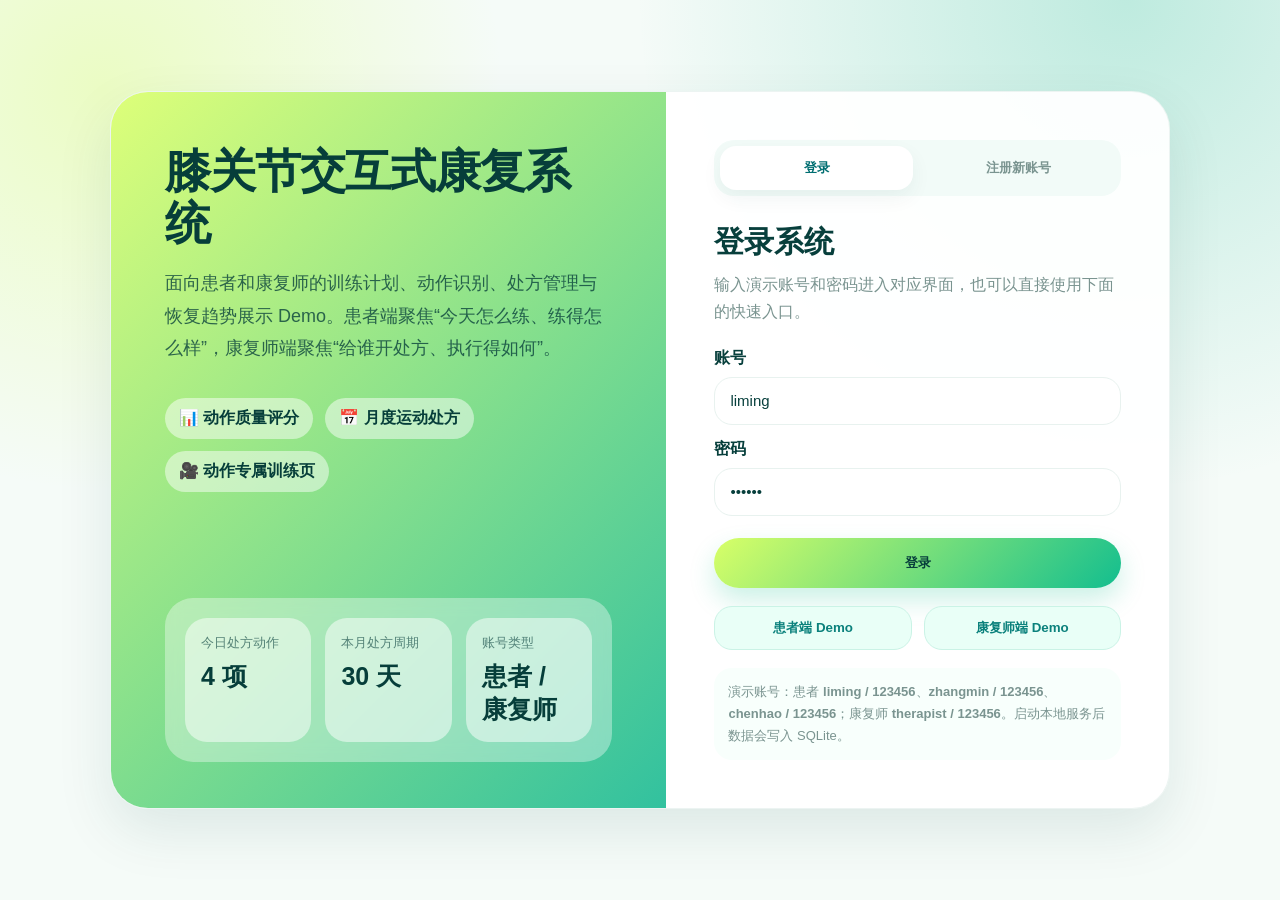
==== commit 37a51b42: "modified:   .gitignore 	modified:   knee_rehab_full_demo_v1.html 	new file:   knee_rehab_local_app.p" ====
--- a/knee_rehab_full_demo_v1.html
+++ b/knee_rehab_full_demo_v1.html
@@ -303,7 +303,7 @@
         </div>
         <div class="form-title" id="authTitle">登录系统</div>
         <div class="form-sub" id="authSub">输入演示账号和密码进入对应界面，也可以直接使用下面的快速入口。</div>
-        <div class="field"><label>账号</label><input id="usernameInput" value="patient" placeholder="请输入账号" /></div>
+        <div class="field"><label>账号</label><input id="usernameInput" value="liming" placeholder="请输入账号" /></div>
         <div class="field"><label>密码</label><input id="passwordInput" type="password" value="123456" placeholder="请输入密码" /></div>
         <div class="field" id="roleField" style="display:none;"><label>注册账号类型</label><select id="registerRole"><option value="patient">患者账号</option><option value="therapist">康复师账号</option></select></div>
         <button class="login-btn" id="authSubmitBtn" onclick="submitAuth()">登录</button>
@@ -311,7 +311,7 @@
           <button onclick="quickLogin('patient')">患者端 Demo</button>
           <button onclick="quickLogin('therapist')">康复师端 Demo</button>
         </div>
-        <div class="hint-box">演示账号：患者 <b>patient / 123456</b>；康复师 <b>therapist / 123456</b>。注册新账号会临时加入当前 Demo，不连接真实后端。</div>
+        <div class="hint-box">演示账号：患者 <b>liming / 123456</b>、<b>zhangmin / 123456</b>、<b>chenhao / 123456</b>；康复师 <b>therapist / 123456</b>。启动本地服务后数据会写入 SQLite。</div>
       </div>
     </div>
   </section>
@@ -323,13 +323,13 @@
   <div id="toast" class="toast"></div>
 
   <script>
-    const TODAY = '2026-06-11';
+    let TODAY = '2026-06-15';
     let authMode = 'login';
     let session = null;
     let selectedPatientId = 'p001';
     let currentYear = 2026;
     let currentMonth = 6;
-    let assignState = { startDate: '2026-06-11', pageSize: 7, template: 'straight_raise' };
+    let assignState = { startDate: '2026-06-15', pageSize: 7, template: 'straight_raise' };
     let lastPatientView = 'dashboard';
     let lastTherapistView = 'patients';
 
@@ -416,12 +416,12 @@
       }
     };
 
-    const users = {
+    let users = {
       patient: { username: 'patient', password: '123456', role: 'patient', patientId: 'p001', name: '李明', avatar: '🧑‍🦽' },
       therapist: { username: 'therapist', password: '123456', role: 'therapist', name: '王康复师', avatar: '👩‍⚕️' }
     };
 
-    const patients = {
+    let patients = {
       p001: { id: 'p001', name: '李明', avatar: '🧑‍🦽', age: 62, diagnosis: '左膝关节置换术后第 11 天', therapist: '王康复师', prescriptions: {}, records: {}, extraRecords: {} },
       p002: { id: 'p002', name: '张敏', avatar: '🧑‍💼', age: 57, diagnosis: '右膝半月板术后康复期', therapist: '王康复师', prescriptions: {}, records: {}, extraRecords: {} },
       p003: { id: 'p003', name: '陈浩', avatar: '🧑', age: 68, diagnosis: '膝关节置换术后早期', therapist: '王康复师', prescriptions: {}, records: {}, extraRecords: {} }
@@ -486,6 +486,63 @@
 
     initDemoData();
 
+    let apiAvailable = false;
+    let apiToken = localStorage.getItem('rehabLocalToken') || '';
+    const apiTemplateMap = {
+      early: 'week1_basic',
+      straight_raise: 'week2_straight_raise',
+      flexion: 'week3_flexion_progress',
+      comprehensive: 'week4_comprehensive'
+    };
+
+    async function apiRequest(path, options = {}) {
+      const headers = { ...(options.headers || {}) };
+      let body = options.body;
+      if (body !== undefined && !(body instanceof FormData) && typeof body !== 'string') {
+        headers['Content-Type'] = 'application/json';
+        body = JSON.stringify(body);
+      }
+      if (apiToken) headers.Authorization = `Bearer ${apiToken}`;
+      const res = await fetch(path, { ...options, headers, body });
+      const payload = await res.json().catch(() => ({}));
+      if (!res.ok || payload.ok === false) throw new Error(payload.error || res.statusText || '本地 API 请求失败');
+      return payload.data;
+    }
+
+    function applyRemoteState(state) {
+      if (!state) return;
+      if (state.demoToday) {
+        TODAY = state.demoToday;
+        assignState.startDate = TODAY;
+        currentYear = Number(TODAY.slice(0, 4));
+        currentMonth = Number(TODAY.slice(5, 7));
+      }
+      if (state.users) users = state.users;
+      if (state.patients) patients = state.patients;
+      if (state.defaultPatientId && !patients[selectedPatientId]) selectedPatientId = state.defaultPatientId;
+    }
+
+    async function syncRemoteState(render = false) {
+      try {
+        const state = await apiRequest('/api/demo-state');
+        applyRemoteState(state);
+        apiAvailable = true;
+        if (render && session) renderCurrentSessionView();
+        return true;
+      } catch (err) {
+        apiAvailable = false;
+        return false;
+      }
+    }
+
+    function renderCurrentSessionView() {
+      renderShell();
+      if (session?.role === 'patient') showPatientView(lastPatientView || 'dashboard');
+      else if (session?.role === 'therapist') showTherapistView(lastTherapistView || 'patients');
+    }
+
+    syncRemoteState();
+
     function hexToRgb(hex) {
       const h = hex.replace('#', '');
       return [parseInt(h.slice(0,2),16), parseInt(h.slice(2,4),16), parseInt(h.slice(4,6),16)];
@@ -530,10 +587,27 @@
       document.getElementById('authSub').textContent = mode === 'login' ? '输入演示账号和密码进入对应界面，也可以直接使用下面的快速入口。' : '选择账号类型并设置账号密码，注册后会直接进入对应端的 Demo 界面。';
       document.getElementById('authSubmitBtn').textContent = mode === 'login' ? '登录' : '注册并登录';
     }
-    function submitAuth() {
+    async function submitAuth() {
       const username = document.getElementById('usernameInput').value.trim();
       const password = document.getElementById('passwordInput').value;
       if (!username || !password) return showToast('请输入账号和密码');
+      try {
+        const endpoint = authMode === 'register' ? '/api/register' : '/api/login';
+        const payload = authMode === 'register'
+          ? { username, password, role: document.getElementById('registerRole').value }
+          : { username, password };
+        const data = await apiRequest(endpoint, { method: 'POST', body: payload });
+        apiAvailable = true;
+        apiToken = data.token || '';
+        if (apiToken) localStorage.setItem('rehabLocalToken', apiToken);
+        if (data.state) applyRemoteState(data.state);
+        else await syncRemoteState(false);
+        await setSession(data.user);
+        showToast(authMode === 'register' ? '注册成功，已进入本地 Demo' : '登录成功，已连接本地数据');
+        return;
+      } catch (err) {
+        if (apiAvailable) return showToast(err.message || '本地 API 登录失败');
+      }
       if (authMode === 'register') {
         const role = document.getElementById('registerRole').value;
         if (users[username]) return showToast('该账号已存在，请换一个账号名');
@@ -545,19 +619,26 @@
         } else {
           users[username] = { username, password, role, name: username, avatar: '👩‍⚕️' };
         }
-        setSession(users[username]);
+        await setSession(users[username]);
       } else {
-        const user = users[username];
+        const fallbackUsername = username === 'liming' ? 'patient' : username;
+        const user = users[fallbackUsername];
         if (!user || user.password !== password) return showToast('账号或密码不正确');
-        setSession(user);
-      }
-    }
-    function quickLogin(role) { setSession(role === 'patient' ? users.patient : users.therapist); }
-    function setSession(user) {
+        await setSession(user);
+      }
+    }
+    async function quickLogin(role) {
+      document.getElementById('usernameInput').value = role === 'patient' ? 'liming' : 'therapist';
+      document.getElementById('passwordInput').value = '123456';
+      if (authMode !== 'login') switchAuthMode('login');
+      await submitAuth();
+    }
+    async function setSession(user) {
       session = user;
       if (user.role === 'patient') selectedPatientId = user.patientId;
       document.getElementById('loginScreen').style.display = 'none';
       document.getElementById('app').style.display = 'grid';
+      await syncRemoteState(false);
       renderShell();
       if (user.role === 'patient') showPatientView('dashboard'); else showTherapistView('patients');
     }
@@ -565,7 +646,9 @@
       session = null;
       document.getElementById('app').style.display = 'none';
       document.getElementById('loginScreen').style.display = 'grid';
-      document.getElementById('usernameInput').value = 'patient';
+      apiToken = '';
+      localStorage.removeItem('rehabLocalToken');
+      document.getElementById('usernameInput').value = 'liming';
       document.getElementById('passwordInput').value = '123456';
       showToast('已退出登录');
     }
@@ -667,7 +750,7 @@
       return `<button class="day-card" style="background:linear-gradient(135deg, ${t.bg1}, ${t.bg2}); color:${t.text};" onclick="showDayDetail('${record.date}', '${session.role}')"><div class="date-chip"><div><span>${dayName(record.date)}</span><strong>${date.getDate()}</strong></div></div><div class="metric"><div class="label">总分</div><div class="value">${record.score}</div><div class="metric-tip">点击查看详情</div></div><div class="metric"><div class="label">数量达成</div><div class="value">${record.qty}%</div><div class="metric-tip">踝泵等数量动作</div></div><div class="metric"><div class="label">动作质量</div><div class="value">${record.quality}%</div><div class="metric-tip">角度 / 保持时间</div></div><div class="metric"><div class="label">稳定性</div><div class="value">${record.stability}%</div><div class="metric-tip">动作控制水平</div></div></button>`;
     }
     function renderWeekChart(patient) {
-      const days = ['2026-06-04','2026-06-05','2026-06-06','2026-06-07','2026-06-08','2026-06-09','2026-06-10'];
+      const days = Array.from({ length: 7 }, (_, i) => addDays(TODAY, i - 6));
       const vals = days.map(d => patient.records[d] || { score: 0, qty: 0, quality: 0 });
       const xs = [38,83,128,173,218,263,308];
       const y = v => 188 - Math.max(40, Math.min(100, v)) * 1.35;
@@ -762,8 +845,22 @@
     }
     document.addEventListener('fullscreenchange', updateFullscreenButtons);
     document.addEventListener('webkitfullscreenchange', updateFullscreenButtons);
-    function simulateComplete(actionId) {
+    async function simulateComplete(actionId) {
       const patient = getPatient();
+      if (apiAvailable) {
+        try {
+          const data = await apiRequest('/api/training/start', {
+            method: 'POST',
+            body: { patient_id: patient.id, date: TODAY, action_id: actionId, mock: true }
+          });
+          applyRemoteState(data.state);
+          renderCurrentSessionView();
+          showToast(`${actions[actionId].shortName}已写入本地训练记录`);
+          return;
+        } catch (err) {
+          showToast(err.message || '本地训练记录写入失败，已回退到前端模拟');
+        }
+      }
       const rec = patient.records[TODAY] || { date: TODAY, score: null, qty: 0, quality: 0, stability: 0, results: [] };
       const inPlan = isPrescribed(patient, TODAY, actionId);
       const a = actions[actionId];
@@ -777,7 +874,25 @@
       showToast(inPlan ? `${a.shortName}已模拟完成，并计入今日处方记录` : `${a.shortName}已作为额外训练记录，不计入总分`);
     }
     function startCameraHint() { showToast('Demo 中暂未接入摄像头；真实版本可在这里启动识别程序。'); }
-    function startQuickTraining() { showToast('一键训练会按今日处方顺序进入动作识别流程；Demo 中暂不串联真实识别。'); }
+    async function startQuickTraining() {
+      const patient = getPatient();
+      if (apiAvailable) {
+        try {
+          const data = await apiRequest('/api/training/start', {
+            method: 'POST',
+            body: { patient_id: patient.id, date: TODAY, mode: 'one_click', mock: true }
+          });
+          applyRemoteState(data.state);
+          renderCurrentSessionView();
+          showToast('已按今日处方顺序写入一键训练模拟记录');
+          return;
+        } catch (err) {
+          showToast(err.message || '本地一键训练失败');
+          return;
+        }
+      }
+      showToast('一键训练会按今日处方顺序进入动作识别流程；请先启动本地 API 后写入 SQLite。');
+    }
 
     function renderPatientSettings() {
       const u = session;
@@ -811,12 +926,33 @@
       const options = Object.entries(prescriptionTemplates).map(([id, t]) => `<option value="${id}" ${assignState.template === id ? 'selected' : ''}>${t.name}</option>`).join('');
       return `<section class="page-head"><div><h1>${p.name} 的处方分配</h1><div class="subtitle">可基于固定模板快速开具和调整未来训练日程。</div></div><div class="page-actions"><button class="back-btn" onclick="showTherapistView('patients')">切换病人</button></div></section><section class="soft-card"><div class="assign-toolbar"><div class="assign-field"><label>选择处方模板</label><select id="assignTemplateSelect">${options}</select></div><div class="assign-field"><label>开始训练日期</label><input id="assignStartDate" type="date" value="${assignState.startDate}" /></div><div class="assign-field"><label>每页最多显示天数</label><input id="assignPageSize" type="number" min="1" max="31" value="${pageSize}" /></div><button class="btn" onclick="applyPrescriptionChanges()">应用更改</button></div><div class="table-wrap"><table class="assign-table"><thead><tr><th>日期</th><th>处方模板</th><th>动作与目标</th><th>操作</th></tr></thead><tbody>${rows}</tbody></table></div></section>`;
     }
-    function applyPrescriptionChanges() {
+    async function applyPrescriptionChanges() {
       const p = patients[selectedPatientId];
       const templateId = document.getElementById('assignTemplateSelect')?.value || assignState.template;
       const startDate = document.getElementById('assignStartDate')?.value || assignState.startDate;
       const pageSize = Math.max(1, Math.min(31, Number(document.getElementById('assignPageSize')?.value || assignState.pageSize)));
       assignState = { template: templateId, startDate, pageSize };
+      if (apiAvailable) {
+        try {
+          const data = await apiRequest('/api/therapist/assign-template', {
+            method: 'POST',
+            body: {
+              patient_id: selectedPatientId,
+              template_id: apiTemplateMap[templateId] || templateId,
+              start_date: startDate,
+              days: pageSize
+            }
+          });
+          applyRemoteState(data.state);
+          currentYear = Number(startDate.slice(0, 4));
+          currentMonth = Number(startDate.slice(5, 7));
+          showToast(`已为 ${p.name} 从 ${startDate} 起应用处方模板，共 ${pageSize} 天。`);
+          showTherapistView('records');
+          return;
+        } catch (err) {
+          showToast(err.message || '本地处方分配失败，已回退到前端模拟');
+        }
+      }
       const template = prescriptionTemplates[templateId] || prescriptionTemplates.straight_raise;
       for (let i = 0; i < pageSize; i++) {
         const date = addDays(startDate, i);
